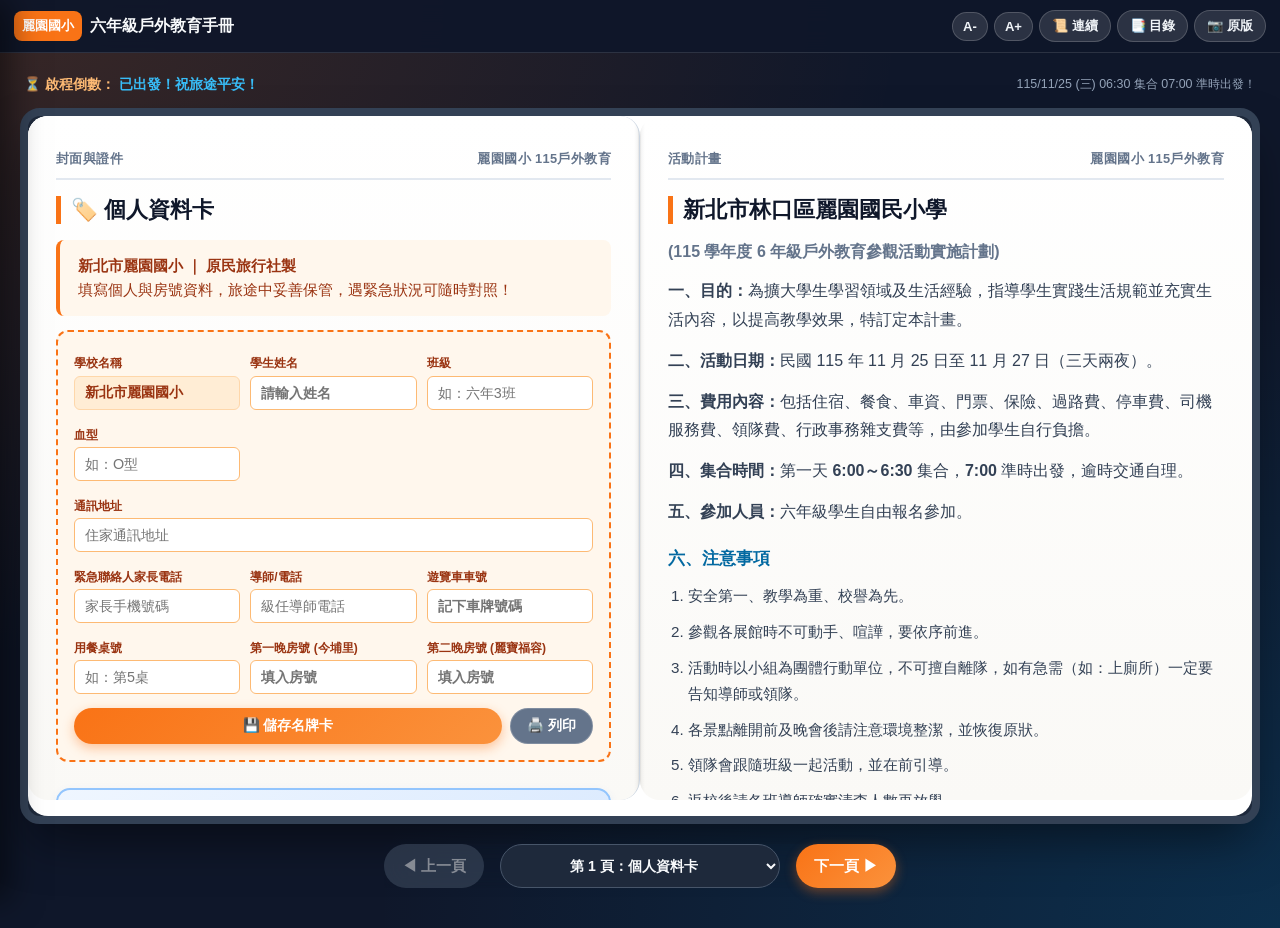
==== index.html @ c634fe90 "feat(reader): 實作多元手機翻頁閱覽方式（連續長條滾動、螢幕兩側輕點翻頁、頁尾接續卡片）" ====
<!DOCTYPE html>
<html lang="zh-TW">
<head>
  <meta charset="UTF-8">
  <meta name="viewport" content="width=device-width, initial-scale=1.0, maximum-scale=1.0, user-scalable=no">
  <title>新北市林口區麗園國小 115學年度六年級戶外教育參觀活動 電子手冊</title>
  <meta name="description" content="新北市林口區麗園國民小學 115學年度六年級戶外教育參觀活動電子手冊書，手機最佳化閱讀體驗，完整收錄三天兩夜行程、真實景點照片輔助、行李打包清單、線上學習單與緊急聯絡資訊。">
  <link rel="stylesheet" href="css/style.css">
  <link rel="icon" href="data:image/svg+xml,<svg xmlns=%22http://www.w3.org/2000/svg%22 viewBox=%220 0 100 100%22><text y=%22.9em%22 font-size=%2290%22>📖</text></svg>">
</head>
<body>

  <!-- Top Sticky Navigation Bar -->
  <header class="book-header">
    <div class="header-inner">
      <div class="book-title-group">
        <span class="school-tag">麗園國小</span>
        <div class="book-main-title">
          <span>六年級戶外教育手冊</span>
        </div>
      </div>

      <div class="header-controls">
        <!-- 字體放大縮小 -->
        <button class="header-btn font-size-btn" onclick="adjustFontSize(-0.1)" title="縮小字體">A-</button>
        <button class="header-btn font-size-btn" onclick="adjustFontSize(0.1)" title="放大字體">A+</button>

        <!-- 模式切換：連續滾動 / 單頁翻閱 -->
        <button class="header-btn" id="btnToggleLayout" title="切換閱覽模式：連續滾動 / 單頁翻閱">
          <span id="layoutModeText">📜 連續</span>
        </button>

        <button class="header-btn" id="btnOpenToc" title="開啟章節目錄">
          <span>📑 目錄</span>
        </button>
        <button class="header-btn" id="btnToggleScan" title="切換原版掃描 / 數位排版">
          <span id="scanModeText">📷 原版</span>
        </button>
      </div>
    </div>
  </header>

  <!-- Book Main Stage -->
  <main class="book-stage">
    
    <!-- 頂部倒數與提示小條 -->
    <div class="book-info-bar">
      <div>
        <span style="color:#fdba74; font-weight:700;">⏳ 啟程倒數：</span>
        <span id="headerCountdown" style="font-weight:800; color:#38bdf8;">計算中...</span>
      </div>
      <div style="font-size:0.78rem; color:#94a3b8;">
        115/11/25 (三) 06:30 集合 07:00 準時出發！
      </div>
    </div>

    <!-- Book Spine & Pages Container -->
    <div class="book-spine-wrapper" id="bookWrapper">
      <div class="book-spread" id="bookSpread">
        <!-- Left Page (Mobile shows active page here) -->
        <article class="book-page page-left" id="pageLeft"></article>
        <!-- Right Page (Desktop only) -->
        <article class="book-page page-right" id="pageRight"></article>
      </div>
    </div>

    <!-- Bottom Page Navigation Bar (Fixed on Mobile) -->
    <nav class="book-nav-bar">
      <button class="nav-arrow-btn" id="btnPrevPage">
        <span>◀ 上一頁</span>
      </button>

      <select class="page-jump-select" id="pageJumpSelect"></select>

      <button class="nav-arrow-btn" id="btnNextPage">
        <span>下一頁 ▶</span>
      </button>
    </nav>
  </main>

  <!-- Table of Contents Drawer (目錄側邊欄) -->
  <div class="toc-backdrop" id="tocBackdrop"></div>
  <aside class="toc-drawer" id="tocDrawer">
    <div class="toc-header">
      <h3><span>📖</span> 手冊章節目錄 (共24頁)</h3>
      <button class="header-btn" id="btnCloseToc" style="padding:4px 10px;">✕</button>
    </div>
    <div class="toc-list" id="tocList"></div>
  </aside>

  <!-- Scripts -->
  <script src="js/quiz-data.js"></script>
  <script src="js/pages-content.js"></script>
  <script src="js/book-reader.js"></script>
</body>
</html>
---- css/style.css ----
/* ==========================================================================
   新北市林口區麗園國民小學 115學年度六年級戶外教育參觀活動
   電子手冊書 (Mobile-First Responsive Digital Book Reader)
   ========================================================================== */

:root {
  /* Brand Theme Colors */
  --primary: #f97316;
  --primary-dark: #ea580c;
  --primary-light: #ffedd5;
  --primary-gradient: linear-gradient(135deg, #f97316 0%, #fb923c 100%);
  
  --brand-blue: #0284c7;
  --brand-blue-dark: #0369a1;
  --brand-blue-light: #e0f2fe;

  --accent-green: #10b981;
  --accent-green-light: #d1fae5;
  --accent-amber: #f59e0b;
  --accent-purple: #8b5cf6;

  /* Paper & Surfaces */
  --bg-dark: #0f172a;
  --paper-bg: #ffffff;
  --paper-cream: #faf9f6;
  --paper-border: #e2e8f0;
  --spine-shadow-left: linear-gradient(to left, rgba(0,0,0,0.12) 0%, rgba(0,0,0,0.03) 6%, rgba(0,0,0,0) 18%);
  --spine-shadow-right: linear-gradient(to right, rgba(0,0,0,0.12) 0%, rgba(0,0,0,0.03) 6%, rgba(0,0,0,0) 18%);

  --text-main: #0f172a;
  --text-secondary: #334155;
  --text-muted: #64748b;

  --radius-sm: 8px;
  --radius-md: 14px;
  --radius-lg: 20px;
  --radius-full: 9999px;

  /* Fluid Font Scale */
  --base-font-size: 16px;
  --font-sans: -apple-system, BlinkMacSystemFont, "Segoe UI", Roboto, "PingFang TC", "Microsoft JhengHei", sans-serif;
}

*, *::before, *::after {
  box-sizing: border-box;
  margin: 0;
  padding: 0;
  -webkit-tap-highlight-color: transparent;
}

html {
  font-size: var(--base-font-size);
  scroll-behavior: smooth;
}

body {
  font-family: var(--font-sans);
  background-color: #0f172a;
  background-image: 
    radial-gradient(at 0% 0%, rgba(249, 115, 22, 0.18) 0px, transparent 50%),
    radial-gradient(at 100% 100%, rgba(2, 132, 199, 0.22) 0px, transparent 50%);
  color: var(--text-main);
  line-height: 1.7;
  min-height: 100vh;
  display: flex;
  flex-direction: column;
  -webkit-font-smoothing: antialiased;
}

/* ==================== 頂部導覽列 (Sticky Header) ==================== */
.book-header {
  position: sticky;
  top: 0;
  z-index: 100;
  background: rgba(15, 23, 42, 0.95);
  backdrop-filter: blur(16px);
  -webkit-backdrop-filter: blur(16px);
  border-bottom: 1px solid rgba(255, 255, 255, 0.12);
  padding: 10px 14px;
  color: white;
}

.header-inner {
  max-width: 1400px;
  margin: 0 auto;
  display: flex;
  align-items: center;
  justify-content: space-between;
  gap: 10px;
}

.book-title-group {
  display: flex;
  align-items: center;
  gap: 8px;
  min-width: 0;
}

.school-tag {
  background: var(--primary);
  color: white;
  font-weight: 800;
  font-size: 0.8rem;
  padding: 4px 8px;
  border-radius: var(--radius-sm);
  white-space: nowrap;
  flex-shrink: 0;
}

.book-main-title {
  font-size: 0.98rem;
  font-weight: 700;
  color: #f8fafc;
  white-space: nowrap;
  overflow: hidden;
  text-overflow: ellipsis;
}

.header-controls {
  display: flex;
  align-items: center;
  gap: 6px;
  flex-shrink: 0;
}

.header-btn {
  background: rgba(255, 255, 255, 0.12);
  border: 1px solid rgba(255, 255, 255, 0.18);
  color: #f1f5f9;
  padding: 6px 12px;
  border-radius: var(--radius-full);
  font-size: 0.82rem;
  font-weight: 600;
  cursor: pointer;
  display: inline-flex;
  align-items: center;
  gap: 5px;
  transition: all 0.2s ease;
  white-space: nowrap;
}

.header-btn:hover {
  background: rgba(255, 255, 255, 0.24);
  color: white;
}

.header-btn.active {
  background: var(--primary);
  border-color: var(--primary);
  color: white;
}

.font-size-btn {
  padding: 6px 10px;
  font-weight: 800;
  font-size: 0.82rem;
}

/* ==================== 電子書主舞台 (Responsive Book Stage) ==================== */
.book-stage {
  flex: 1;
  display: flex;
  flex-direction: column;
  align-items: center;
  padding: 12px 10px 90px; /* 留出底部導航列空間 */
  width: 100%;
  max-width: 1360px;
  margin: 0 auto;
}

@media (min-width: 1024px) {
  .book-stage {
    padding: 20px 20px 40px;
  }
}

/* 頂部資訊小條 */
.book-info-bar {
  width: 100%;
  max-width: 1260px;
  display: flex;
  justify-content: space-between;
  align-items: center;
  margin-bottom: 12px;
  color: #cbd5e1;
  font-size: 0.85rem;
  flex-wrap: wrap;
  gap: 8px;
  padding: 0 4px;
}

/* 書本容器 */
.book-spine-wrapper {
  position: relative;
  width: 100%;
  max-width: 1260px;
  background: #ffffff;
  border-radius: var(--radius-lg);
  box-shadow: 0 10px 30px rgba(0,0,0,0.3);
  display: flex;
  flex-direction: column;
  overflow: visible;
}

@media (min-width: 1024px) {
  .book-spine-wrapper {
    background: #1e293b;
    border: 8px solid #334155;
    border-radius: 20px;
    box-shadow: 0 25px 50px -12px rgba(0, 0, 0, 0.5);
  }
}

/* 雙頁排版 (Desktop Spread) vs 單頁 (Mobile) */
.book-spread {
  display: grid;
  grid-template-columns: 1fr;
  width: 100%;
  background: #ffffff;
  border-radius: inherit;
}

@media (min-width: 1024px) {
  .book-spread {
    grid-template-columns: 1fr 1fr;
    min-height: 700px;
  }
}

/* 單頁面樣式：手機端無高度拘束，自然滑動！ */
.book-page {
  background-color: var(--paper-bg);
  background-image: linear-gradient(to bottom, #ffffff 0%, var(--paper-cream) 100%);
  padding: 22px 16px 30px;
  position: relative;
  display: flex;
  flex-direction: column;
  border-radius: inherit;
  /* 手機端核心修復：高度自動展開，不再陷在小滾動框中 */
  height: auto;
  max-height: none;
  overflow-y: visible;
}

@media (min-width: 768px) {
  .book-page {
    padding: 30px 24px 34px;
  }
}

/* 桌面端對開與中縫書脊微陰影 */
@media (min-width: 1024px) {
  .book-page {
    height: 76vh;
    max-height: 860px;
    min-height: 600px;
    overflow-y: auto;
    padding: 32px 28px;
  }

  .book-page.page-left {
    border-right: 1px solid #cbd5e1;
  }

  .book-page.page-left::after {
    content: "";
    position: absolute;
    top: 0;
    right: 0;
    bottom: 0;
    width: 28px;
    background: var(--spine-shadow-left);
    pointer-events: none;
  }

  .book-page.page-right::before {
    content: "";
    position: absolute;
    top: 0;
    left: 0;
    bottom: 0;
    width: 28px;
    background: var(--spine-shadow-right);
    pointer-events: none;
  }
}

/* 頁首與頁尾 */
.page-header-row {
  display: flex;
  align-items: center;
  justify-content: space-between;
  border-bottom: 2px solid #e2e8f0;
  padding-bottom: 8px;
  margin-bottom: 16px;
  font-size: 0.8rem;
  color: var(--text-muted);
  font-weight: 700;
  letter-spacing: 0.03em;
}

.page-footer-row {
  margin-top: 24px;
  padding-top: 14px;
  border-top: 1px solid #e2e8f0;
  display: flex;
  align-items: center;
  justify-content: space-between;
  font-size: 0.82rem;
  color: var(--text-muted);
}

.page-num-badge {
  font-weight: 800;
  color: var(--primary-dark);
  background: var(--primary-light);
  padding: 3px 12px;
  border-radius: var(--radius-full);
}

/* 頁面內容階層 */
.book-page-body {
  flex: 1;
}

.page-title {
  font-size: 1.35rem;
  font-weight: 800;
  color: #0f172a;
  margin-bottom: 14px;
  display: flex;
  align-items: center;
  gap: 10px;
  border-left: 5px solid var(--primary);
  padding-left: 10px;
  line-height: 1.3;
}

.page-section-subtitle {
  font-size: 1.05rem;
  font-weight: 800;
  color: var(--brand-blue-dark);
  margin: 18px 0 10px;
  display: flex;
  align-items: center;
  gap: 6px;
}

.book-text {
  font-size: 1rem;
  color: #334155;
  line-height: 1.8;
  margin-bottom: 16px;
}

.book-text p {
  margin-bottom: 12px;
}

/* 書本內照片卡片 (無裁切、寬度適應、圓角與陰影) */
.book-photo-card {
  margin: 16px 0;
  border-radius: var(--radius-md);
  overflow: hidden;
  box-shadow: 0 4px 14px rgba(0, 0, 0, 0.08);
  border: 1px solid #cbd5e1;
  background: white;
}

.book-photo-card img {
  width: 100%;
  height: auto;
  display: block;
}

.book-photo-caption {
  padding: 10px 14px;
  background: #f8fafc;
  font-size: 0.82rem;
  color: #475569;
  font-weight: 600;
  display: flex;
  flex-direction: column;
  gap: 4px;
  border-top: 1px solid #e2e8f0;
}

@media (min-width: 640px) {
  .book-photo-caption {
    flex-direction: row;
    align-items: center;
    justify-content: space-between;
  }
}

.photo-source-badge {
  font-size: 0.72rem;
  color: var(--brand-blue);
  background: var(--brand-blue-light);
  padding: 2px 8px;
  border-radius: var(--radius-sm);
  align-self: flex-start;
}

/* 雙圖排版 (手機自動轉單欄，電腦雙欄) */
.photo-grid-2 {
  display: grid;
  grid-template-columns: 1fr;
  gap: 12px;
  margin: 16px 0;
}

@media (min-width: 640px) {
  .photo-grid-2 {
    grid-template-columns: 1fr 1fr;
  }
}

.photo-grid-2 .book-photo-card {
  margin: 0;
}

/* 重點提示方框 */
.book-callout {
  padding: 14px 18px;
  border-radius: var(--radius-sm);
  margin: 16px 0;
  font-size: 0.92rem;
  line-height: 1.65;
}

.callout-orange {
  background: #fff7ed;
  border-left: 4px solid #f97316;
  color: #9a3412;
}

.callout-blue {
  background: #f0f9ff;
  border-left: 4px solid #0284c7;
  color: #0369a1;
}

.callout-green {
  background: #f0fdf4;
  border-left: 4px solid #10b981;
  color: #166534;
}

.callout-red {
  background: #fef2f2;
  border-left: 4px solid #ef4444;
  color: #991b1b;
}

/* 清單項目 */
.book-ol {
  padding-left: 20px;
  margin-bottom: 16px;
}

.book-ol li {
  font-size: 0.95rem;
  color: #334155;
  margin-bottom: 10px;
  line-height: 1.7;
}

/* 晚點名響應式排版 */
.table-evening-call {
  width: 100%;
  border-collapse: collapse;
  margin: 14px 0;
  font-size: 0.88rem;
}

.table-evening-call th,
.table-evening-call td {
  border: 1px solid #cbd5e1;
  padding: 8px 10px;
  text-align: center;
}

.table-evening-call th {
  background: #f1f5f9;
  font-weight: 700;
  color: var(--text-main);
}

/* ==================== 底部翻頁控制列 (Fixed Bottom on Mobile) ==================== */
.book-nav-bar {
  position: fixed;
  bottom: 0;
  left: 0;
  right: 0;
  z-index: 900;
  background: rgba(15, 23, 42, 0.96);
  backdrop-filter: blur(20px);
  -webkit-backdrop-filter: blur(20px);
  border-top: 1px solid rgba(255, 255, 255, 0.12);
  padding: 10px 14px;
  display: flex;
  align-items: center;
  justify-content: space-between;
  gap: 10px;
  box-shadow: 0 -4px 20px rgba(0, 0, 0, 0.25);
}

@media (min-width: 1024px) {
  .book-nav-bar {
    position: static;
    background: transparent;
    border: none;
    box-shadow: none;
    margin-top: 20px;
    padding: 0;
    max-width: 700px;
    justify-content: center;
    gap: 16px;
  }
}

.nav-arrow-btn {
  background: var(--primary-gradient);
  color: white;
  border: none;
  border-radius: var(--radius-full);
  padding: 12px 18px;
  font-size: 0.92rem;
  font-weight: 700;
  cursor: pointer;
  display: inline-flex;
  align-items: center;
  justify-content: center;
  gap: 6px;
  box-shadow: 0 4px 12px rgba(249, 115, 22, 0.4);
  transition: all 0.2s ease;
  flex: 1;
  max-width: 130px;
  height: 44px;
}

.nav-arrow-btn:active {
  transform: scale(0.96);
}

.nav-arrow-btn:disabled {
  background: #475569;
  box-shadow: none;
  cursor: not-allowed;
  opacity: 0.5;
}

.page-jump-select {
  background: #1e293b;
  color: #f8fafc;
  border: 1px solid #475569;
  padding: 10px 14px;
  border-radius: var(--radius-full);
  font-size: 0.88rem;
  font-weight: 600;
  outline: none;
  cursor: pointer;
  flex: 2;
  height: 44px;
  text-align: center;
  max-width: 280px;
}

/* ==================== 章節目錄抽屜 ==================== */
.toc-drawer {
  position: fixed;
  top: 0;
  bottom: 0;
  left: 0;
  width: 340px;
  max-width: 86vw;
  background: #1e293b;
  z-index: 1000;
  box-shadow: 10px 0 30px rgba(0,0,0,0.5);
  transform: translateX(-100%);
  transition: transform 0.3s cubic-bezier(0.16, 1, 0.3, 1);
  display: flex;
  flex-direction: column;
  color: white;
}

.toc-drawer.open {
  transform: translateX(0);
}

.toc-header {
  padding: 18px 20px;
  border-bottom: 1px solid #334155;
  display: flex;
  align-items: center;
  justify-content: space-between;
}

.toc-header h3 {
  font-size: 1.15rem;
  font-weight: 800;
  display: flex;
  align-items: center;
  gap: 8px;
}

.toc-list {
  flex: 1;
  overflow-y: auto;
  padding: 12px;
}

.toc-item {
  padding: 12px 14px;
  border-radius: var(--radius-sm);
  cursor: pointer;
  display: flex;
  align-items: center;
  justify-content: space-between;
  font-size: 0.9rem;
  font-weight: 600;
  color: #cbd5e1;
  transition: background 0.15s ease;
  margin-bottom: 6px;
  min-height: 44px;
}

.toc-item:active, .toc-item:hover {
  background: rgba(255, 255, 255, 0.1);
  color: white;
}

.toc-item.active {
  background: var(--primary);
  color: white;
}

.toc-backdrop {
  position: fixed;
  inset: 0;
  background: rgba(0, 0, 0, 0.65);
  backdrop-filter: blur(4px);
  -webkit-backdrop-filter: blur(4px);
  z-index: 999;
  display: none;
}

.toc-backdrop.open {
  display: block;
}

/* 原書掃描模式 */
.scan-view-frame {
  width: 100%;
  height: auto;
  max-height: 80vh;
  object-fit: contain;
  background: white;
  border-radius: 6px;
  display: block;
}

/* 友善列印 */
@media print {
  .book-header,
  .book-nav-bar,
  .book-info-bar,
  .toc-drawer,
  .toc-backdrop {
    display: none !important;
  }

  body {
    background: white !important;
    color: black !important;
    padding: 0 !important;
  }

  .book-spine-wrapper {
    box-shadow: none !important;
    border: none !important;
  }

  .book-page {
    box-shadow: none !important;
    border: none !important;
    height: auto !important;
    break-after: page;
  }
}

/* --------------------------------------------------------------------------
   連續長條滑動模式 (Continuous Scroll Mode)
   -------------------------------------------------------------------------- */
.continuous-container {
  width: 100%;
  display: flex;
  flex-direction: column;
  gap: 16px;
}

.continuous-page-block {
  background-color: var(--paper-bg);
  background-image: linear-gradient(to bottom, #ffffff 0%, var(--paper-cream) 100%);
  border-radius: var(--radius-md);
  border: 1px solid #e2e8f0;
  box-shadow: 0 4px 16px rgba(0, 0, 0, 0.06);
  padding: 20px 14px 28px;
  position: relative;
  scroll-margin-top: 70px;
}

@media (min-width: 768px) {
  .continuous-page-block {
    padding: 30px 24px 34px;
    border-radius: var(--radius-lg);
  }
}

.continuous-divider {
  display: flex;
  align-items: center;
  justify-content: center;
  gap: 10px;
  padding: 16px 0 8px;
  width: 100%;
}

.continuous-divider .divider-line {
  flex: 1;
  height: 1px;
  background: linear-gradient(to right, transparent, #cbd5e1, transparent);
}

.continuous-divider .divider-tag {
  background: #3b82f6;
  background: linear-gradient(135deg, #2563eb, #3b82f6);
  color: white;
  font-size: 0.78rem;
  font-weight: 700;
  padding: 4px 12px;
  border-radius: var(--radius-full);
  box-shadow: 0 2px 6px rgba(37, 99, 235, 0.25);
  letter-spacing: 0.5px;
}

/* --------------------------------------------------------------------------
   單頁模式：頁尾接續卡片 (Next Page CTA Banner)
   -------------------------------------------------------------------------- */
.next-page-cta {
  margin-top: 26px;
  margin-bottom: 8px;
  padding: 14px 16px;
  background: linear-gradient(135deg, #eff6ff 0%, #dbeafe 100%);
  border: 2px solid #93c5fd;
  border-radius: var(--radius-md);
  display: flex;
  align-items: center;
  justify-content: space-between;
  cursor: pointer;
  transition: all 0.2s ease;
  box-shadow: 0 3px 10px rgba(37, 99, 235, 0.08);
  -webkit-tap-highlight-color: transparent;
}

.next-page-cta:hover, .next-page-cta:active {
  transform: translateY(-2px);
  background: linear-gradient(135deg, #dbeafe 0%, #bfdbfe 100%);
  border-color: #2563eb;
  box-shadow: 0 6px 16px rgba(37, 99, 235, 0.18);
}

.next-cta-left {
  display: flex;
  flex-direction: column;
  gap: 3px;
  text-align: left;
}

.next-cta-sub {
  font-size: 0.72rem;
  color: #2563eb;
  font-weight: 700;
  letter-spacing: 0.5px;
}

.next-cta-title {
  font-size: 0.92rem;
  font-weight: 800;
  color: #1e3a8a;
  line-height: 1.3;
}

.next-cta-action {
  background: #2563eb;
  color: white;
  font-weight: 700;
  font-size: 0.82rem;
  padding: 8px 14px;
  border-radius: var(--radius-full);
  border: none;
  cursor: pointer;
  white-space: nowrap;
  pointer-events: none;
  box-shadow: 0 2px 6px rgba(37, 99, 235, 0.3);
  margin-left: 10px;
}

/* --------------------------------------------------------------------------
   窄螢幕 Header 與按鈕優化 (< 480px)
   -------------------------------------------------------------------------- */
@media (max-width: 480px) {
  .book-header {
    padding: 8px 10px;
  }
  .header-inner {
    gap: 4px;
  }
  .school-tag {
    display: none;
  }
  .book-main-title {
    font-size: 0.85rem;
    max-width: 105px;
  }
  .header-controls {
    gap: 4px;
  }
  .header-btn {
    padding: 5px 8px;
    font-size: 0.74rem;
    gap: 2px;
  }
  .font-size-btn {
    padding: 5px 6px;
  }
}
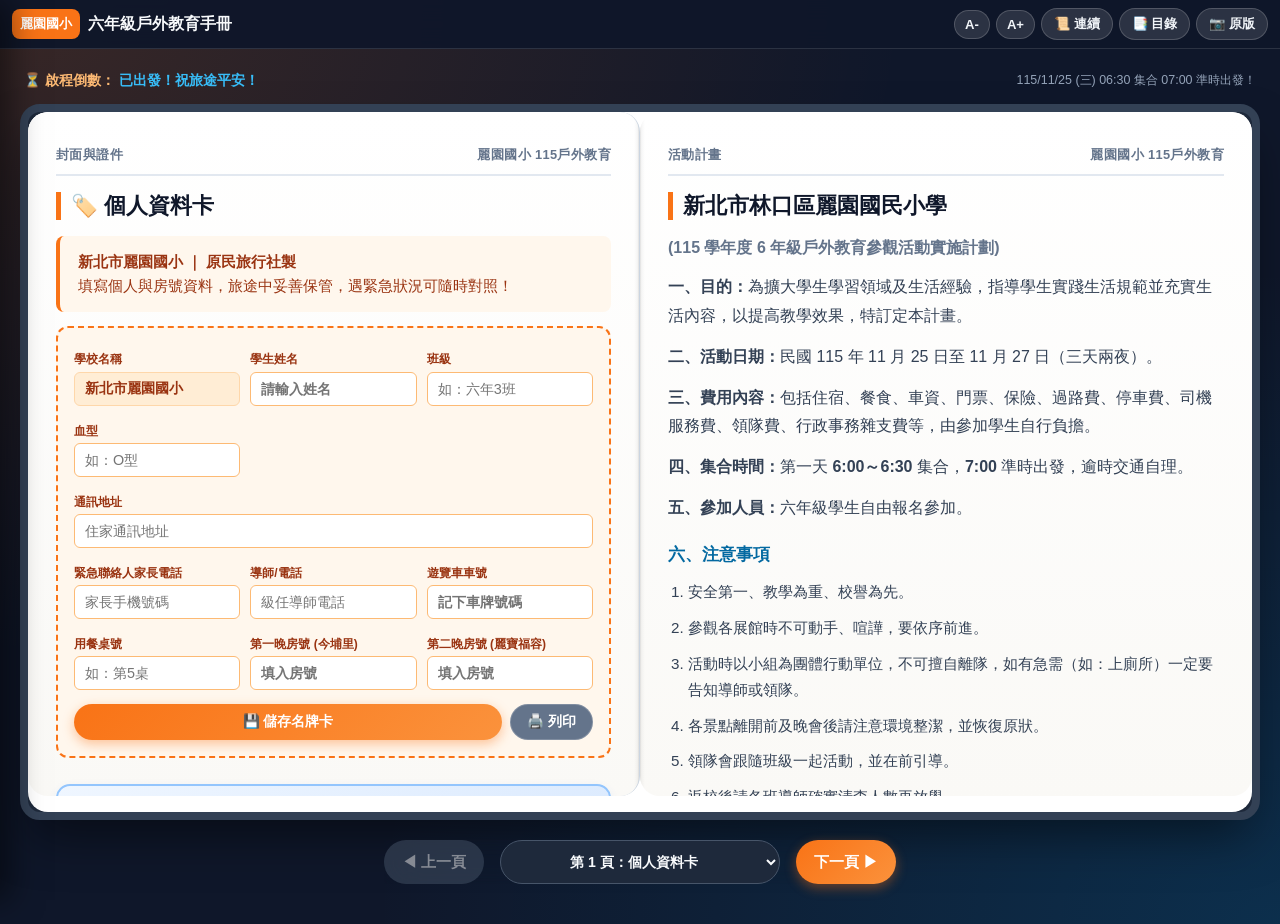
==== commit d8707656: "fix(responsive): 全站自適應手機解析度與防破版防溢出、優化頂部導覽與飯店按鈕自適應排版、防止iOS縮放跑版" ====
--- a/index.html
+++ b/index.html
@@ -3,9 +3,10 @@
 <head>
   <meta charset="UTF-8">
   <meta name="viewport" content="width=device-width, initial-scale=1.0, maximum-scale=1.0, user-scalable=no">
+  <meta name="google" content="notranslate">
   <title>新北市林口區麗園國小 115學年度六年級戶外教育參觀活動 電子手冊</title>
   <meta name="description" content="新北市林口區麗園國民小學 115學年度六年級戶外教育參觀活動電子手冊書，手機最佳化閱讀體驗，完整收錄三天兩夜行程、真實景點照片輔助、行李打包清單、線上學習單與緊急聯絡資訊。">
-  <link rel="stylesheet" href="css/style.css">
+  <link rel="stylesheet" href="css/style.css?v=20261026_0350">
   <link rel="icon" href="data:image/svg+xml,<svg xmlns=%22http://www.w3.org/2000/svg%22 viewBox=%220 0 100 100%22><text y=%22.9em%22 font-size=%2290%22>📖</text></svg>">
 </head>
 <body>
@@ -89,8 +90,8 @@
   </aside>
 
   <!-- Scripts -->
-  <script src="js/quiz-data.js"></script>
-  <script src="js/pages-content.js"></script>
-  <script src="js/book-reader.js"></script>
+  <script src="js/quiz-data.js?v=20261026_0350"></script>
+  <script src="js/pages-content.js?v=20261026_0350"></script>
+  <script src="js/book-reader.js?v=20261026_0350"></script>
 </body>
 </html>
--- a/css/style.css
+++ b/css/style.css
@@ -48,9 +48,19 @@
   -webkit-tap-highlight-color: transparent;
 }
 
+img, svg, video, canvas {
+  max-width: 100%;
+  height: auto;
+}
+
 html {
   font-size: var(--base-font-size);
   scroll-behavior: smooth;
+  width: 100%;
+  max-width: 100vw;
+  overflow-x: hidden;
+  -webkit-text-size-adjust: 100%;
+  text-size-adjust: 100%;
 }
 
 body {
@@ -62,6 +72,10 @@
   color: var(--text-main);
   line-height: 1.7;
   min-height: 100vh;
+  width: 100%;
+  max-width: 100vw;
+  overflow-x: hidden;
+  position: relative;
   display: flex;
   flex-direction: column;
   -webkit-font-smoothing: antialiased;
@@ -76,17 +90,24 @@
   backdrop-filter: blur(16px);
   -webkit-backdrop-filter: blur(16px);
   border-bottom: 1px solid rgba(255, 255, 255, 0.12);
-  padding: 10px 14px;
+  padding: 8px 12px;
   color: white;
+  width: 100%;
+  max-width: 100vw;
+  box-sizing: border-box;
+  overflow-x: hidden;
 }
 
 .header-inner {
   max-width: 1400px;
+  width: 100%;
   margin: 0 auto;
   display: flex;
   align-items: center;
   justify-content: space-between;
-  gap: 10px;
+  gap: 8px;
+  min-width: 0;
+  box-sizing: border-box;
 }
 
 .book-title-group {
@@ -162,10 +183,12 @@
   display: flex;
   flex-direction: column;
   align-items: center;
-  padding: 12px 10px 90px; /* 留出底部導航列空間 */
+  padding: 10px 8px 85px; /* 留出底部導航列空間 */
   width: 100%;
   max-width: 1360px;
   margin: 0 auto;
+  box-sizing: border-box;
+  overflow-x: hidden;
 }
 
 @media (min-width: 1024px) {
@@ -187,6 +210,7 @@
   flex-wrap: wrap;
   gap: 8px;
   padding: 0 4px;
+  box-sizing: border-box;
 }
 
 /* 書本容器 */
@@ -199,7 +223,8 @@
   box-shadow: 0 10px 30px rgba(0,0,0,0.3);
   display: flex;
   flex-direction: column;
-  overflow: visible;
+  overflow: hidden;
+  box-sizing: border-box;
 }
 
 @media (min-width: 1024px) {
@@ -216,8 +241,11 @@
   display: grid;
   grid-template-columns: 1fr;
   width: 100%;
+  max-width: 100%;
   background: #ffffff;
   border-radius: inherit;
+  box-sizing: border-box;
+  overflow: hidden;
 }
 
 @media (min-width: 1024px) {
@@ -231,7 +259,7 @@
 .book-page {
   background-color: var(--paper-bg);
   background-image: linear-gradient(to bottom, #ffffff 0%, var(--paper-cream) 100%);
-  padding: 22px 16px 30px;
+  padding: 16px 10px 24px;
   position: relative;
   display: flex;
   flex-direction: column;
@@ -240,6 +268,10 @@
   height: auto;
   max-height: none;
   overflow-y: visible;
+  width: 100%;
+  max-width: 100%;
+  box-sizing: border-box;
+  overflow-x: hidden;
 }
 
 @media (min-width: 768px) {
@@ -371,6 +403,9 @@
   width: 100%;
   height: auto;
   display: block;
+  min-height: 140px;
+  background-color: #f1f5f9;
+  object-fit: cover;
 }
 
 .book-photo-caption {
@@ -498,11 +533,13 @@
   backdrop-filter: blur(20px);
   -webkit-backdrop-filter: blur(20px);
   border-top: 1px solid rgba(255, 255, 255, 0.12);
-  padding: 10px 14px;
+  padding: 8px 10px;
   display: flex;
   align-items: center;
   justify-content: space-between;
-  gap: 10px;
+  gap: 8px;
+  max-width: 100vw;
+  box-sizing: border-box;
   box-shadow: 0 -4px 20px rgba(0, 0, 0, 0.25);
 }
 
@@ -808,32 +845,1630 @@
 }
 
 /* --------------------------------------------------------------------------
-   窄螢幕 Header 與按鈕優化 (< 480px)
+   窄螢幕 Header 與按鈕優化 (< 640px)
    -------------------------------------------------------------------------- */
-@media (max-width: 480px) {
+@media (max-width: 640px) {
   .book-header {
-    padding: 8px 10px;
+    padding: 6px 8px;
+    width: 100%;
+    max-width: 100vw;
   }
   .header-inner {
     gap: 4px;
+    width: 100%;
+    max-width: 100%;
+    min-width: 0;
   }
   .school-tag {
     display: none;
   }
   .book-main-title {
-    font-size: 0.85rem;
-    max-width: 105px;
+    font-size: 0.8rem;
+    max-width: 85px;
+    white-space: nowrap;
+    overflow: hidden;
+    text-overflow: ellipsis;
   }
   .header-controls {
+    gap: 3px;
+    overflow-x: auto;
+    -webkit-overflow-scrolling: touch;
+    scrollbar-width: none;
+    max-width: calc(100% - 90px);
+    flex-shrink: 1;
+    min-width: 0;
+  }
+  .header-controls::-webkit-scrollbar {
+    display: none;
+  }
+  .header-btn {
+    padding: 4px 6px;
+    font-size: 0.72rem;
+    gap: 2px;
+    white-space: nowrap;
+    flex-shrink: 0;
+  }
+  .font-size-btn {
+    display: none;
+  }
+}
+
+/* --------------------------------------------------------------------------
+   教師專用版：學生房間表與查房管理系統
+   -------------------------------------------------------------------------- */
+.room-modal-backdrop {
+  position: fixed;
+  inset: 0;
+  background: rgba(15, 23, 42, 0.65);
+  backdrop-filter: blur(4px);
+  -webkit-backdrop-filter: blur(4px);
+  z-index: 200;
+  opacity: 0;
+  pointer-events: none;
+  transition: opacity 0.3s ease;
+}
+
+.room-modal-backdrop.open {
+  opacity: 1;
+  pointer-events: auto;
+}
+
+.room-modal-container {
+  position: fixed;
+  inset: 10px;
+  background: #f8fafc;
+  border-radius: var(--radius-lg);
+  box-shadow: 0 25px 50px -12px rgba(0, 0, 0, 0.5);
+  z-index: 201;
+  display: flex;
+  flex-direction: column;
+  overflow: hidden;
+  opacity: 0;
+  transform: translateY(20px) scale(0.98);
+  pointer-events: none;
+  transition: all 0.3s cubic-bezier(0.16, 1, 0.3, 1);
+}
+
+@media (min-width: 768px) {
+  .room-modal-container {
+    inset: 20px auto auto 50%;
+    transform: translate(-50%, 20px) scale(0.98);
+    width: 94%;
+    max-width: 1000px;
+    height: calc(100vh - 40px);
+  }
+}
+
+.room-modal-container.open {
+  opacity: 1;
+  pointer-events: auto;
+  transform: translateY(0) scale(1);
+}
+
+@media (min-width: 768px) {
+  .room-modal-container.open {
+    transform: translate(-50%, 0) scale(1);
+  }
+}
+
+.room-modal-header {
+  display: flex;
+  align-items: center;
+  justify-content: space-between;
+  padding: 12px 16px;
+  background: white;
+  border-bottom: 1px solid #e2e8f0;
+}
+
+.hotel-tab-bar {
+  display: flex;
+  background: #e2e8f0;
+  padding: 4px;
+  gap: 4px;
+}
+
+.hotel-tab-btn {
+  flex: 1;
+  padding: 10px 12px;
+  border: none;
+  background: transparent;
+  font-size: 0.88rem;
+  font-weight: 700;
+  color: #475569;
+  border-radius: var(--radius-sm);
+  cursor: pointer;
+  transition: all 0.2s ease;
+  white-space: nowrap;
+}
+
+.hotel-tab-btn.active {
+  background: white;
+  color: #0f172a;
+  box-shadow: 0 2px 6px rgba(0, 0, 0, 0.08);
+}
+
+.room-toolbar {
+  padding: 10px 14px;
+  background: white;
+  border-bottom: 1px solid #e2e8f0;
+  display: flex;
+  flex-direction: column;
+  gap: 8px;
+}
+
+.room-search-box input {
+  width: 100%;
+  padding: 8px 12px;
+  border-radius: var(--radius-sm);
+  border: 1px solid #cbd5e1;
+  font-size: 0.88rem;
+  outline: none;
+}
+
+.room-search-box input:focus {
+  border-color: #3b82f6;
+  box-shadow: 0 0 0 3px rgba(59, 130, 246, 0.15);
+}
+
+.class-filter-chips {
+  display: flex;
+  gap: 6px;
+  overflow-x: auto;
+  padding-bottom: 2px;
+  -webkit-overflow-scrolling: touch;
+}
+
+.class-chip {
+  padding: 4px 10px;
+  border-radius: var(--radius-full);
+  background: #f1f5f9;
+  color: #475569;
+  border: 1px solid #e2e8f0;
+  font-size: 0.78rem;
+  font-weight: 700;
+  cursor: pointer;
+  white-space: nowrap;
+  transition: all 0.15s ease;
+}
+
+.class-chip.active {
+  background: #2563eb;
+  color: white;
+  border-color: #2563eb;
+}
+
+.room-stats-card {
+  padding: 8px 14px;
+  background: #fff;
+  border-bottom: 1px solid #e2e8f0;
+  display: flex;
+  flex-direction: column;
+  gap: 6px;
+}
+
+.stats-text {
+  display: flex;
+  justify-content: space-between;
+  align-items: center;
+  font-size: 0.82rem;
+  font-weight: 700;
+  color: #334155;
+}
+
+.reset-stats-btn {
+  background: #f1f5f9;
+  border: 1px solid #cbd5e1;
+  padding: 3px 8px;
+  border-radius: 4px;
+  font-size: 0.74rem;
+  color: #64748b;
+  cursor: pointer;
+}
+
+.progress-bar-bg {
+  width: 100%;
+  height: 6px;
+  background: #e2e8f0;
+  border-radius: 10px;
+  overflow: hidden;
+}
+
+.progress-bar-fill {
+  height: 100%;
+  background: linear-gradient(90deg, #10b981, #059669);
+  transition: width 0.3s ease;
+}
+
+.rooms-grid-scroll {
+  flex: 1;
+  overflow-y: auto;
+  padding: 12px 14px 40px;
+  display: grid;
+  grid-template-columns: 1fr;
+  gap: 10px;
+}
+
+@media (min-width: 640px) {
+  .rooms-grid-scroll {
+    grid-template-columns: repeat(auto-fill, minmax(280px, 1fr));
+  }
+}
+
+.room-card {
+  background: white;
+  border: 1px solid #e2e8f0;
+  border-radius: var(--radius-md);
+  padding: 12px 14px;
+  display: flex;
+  flex-direction: column;
+  gap: 8px;
+  box-shadow: 0 2px 5px rgba(0,0,0,0.03);
+  transition: all 0.2s ease;
+}
+
+.room-card.checked {
+  border-color: #86efac;
+  background: #f0fdf4;
+}
+
+.room-card.absent {
+  border-color: #fca5a5;
+  background: #fef2f2;
+}
+
+.room-card-header {
+  display: flex;
+  justify-content: space-between;
+  align-items: center;
+}
+
+.room-num-badge {
+  font-size: 1.15rem;
+  font-weight: 800;
+  color: #0f172a;
+}
+
+.room-class-tag {
+  font-size: 0.78rem;
+  background: #e0f2fe;
+  color: #0369a1;
+  padding: 2px 8px;
+  border-radius: 4px;
+  font-weight: 700;
+}
+
+.room-students-list {
+  display: flex;
+  flex-wrap: wrap;
+  gap: 6px;
+}
+
+.student-pill {
+  background: #f8fafc;
+  border: 1px solid #cbd5e1;
+  padding: 3px 8px;
+  border-radius: 6px;
+  font-size: 0.84rem;
+  font-weight: 600;
+  color: #1e293b;
+  display: inline-flex;
+  align-items: center;
+  gap: 4px;
+}
+
+.room-action-row {
+  display: flex;
+  justify-content: space-between;
+  align-items: center;
+  gap: 6px;
+  margin-top: 4px;
+  padding-top: 6px;
+  border-top: 1px dashed #e2e8f0;
+}
+
+.room-status-btn {
+  flex: 1;
+  padding: 6px 8px;
+  border-radius: 6px;
+  font-size: 0.8rem;
+  font-weight: 700;
+  border: 1px solid #cbd5e1;
+  background: white;
+  color: #475569;
+  cursor: pointer;
+  display: flex;
+  align-items: center;
+  justify-content: center;
+  gap: 4px;
+  transition: all 0.2s ease;
+}
+
+.room-status-btn.checked {
+  background: #10b981;
+  color: white;
+  border-color: #059669;
+}
+
+.room-status-btn.absent {
+  background: #ef4444;
+  color: white;
+  border-color: #dc2626;
+}
+
+.room-note-field {
+  width: 100%;
+  padding: 5px 8px;
+  border-radius: 4px;
+  border: 1px solid #e2e8f0;
+  font-size: 0.78rem;
+  color: #334155;
+  outline: none;
+  background: #f8fafc;
+}
+
+.room-note-field:focus {
+  background: white;
+  border-color: #3b82f6;
+}
+
+/* --------------------------------------------------------------------------
+   房桌號表專用樣式 (Room & Dining Table Allocation Sheet)
+   -------------------------------------------------------------------------- */
+.sheet-container {
+  background: white;
+  padding: 16px;
+  border-radius: var(--radius-md);
+  box-shadow: 0 2px 8px rgba(0,0,0,0.06);
+  margin-top: 10px;
+}
+
+.sheet-title-header {
+  text-align: center;
+  margin-bottom: 12px;
+}
+
+.sheet-main-title {
+  font-size: 1.35rem;
+  font-weight: 800;
+  color: #0f172a;
+  letter-spacing: 1px;
+}
+
+.sheet-meta-bar {
+  display: flex;
+  justify-content: space-between;
+  align-items: center;
+  flex-wrap: wrap;
+  gap: 10px;
+  padding: 10px 14px;
+  background: #f8fafc;
+  border: 1px solid #e2e8f0;
+  border-radius: 8px;
+  margin-bottom: 14px;
+  font-size: 0.92rem;
+  font-weight: 700;
+  color: #334155;
+}
+
+.sheet-meta-input {
+  border: none;
+  border-bottom: 1px dashed #94a3b8;
+  background: transparent;
+  padding: 2px 6px;
+  font-size: 0.92rem;
+  font-weight: 700;
+  color: #0f172a;
+  outline: none;
+}
+
+.sheet-tables-wrap {
+  display: grid;
+  grid-template-columns: 1fr;
+  gap: 16px;
+  width: 100%;
+  max-width: 100%;
+  box-sizing: border-box;
+}
+
+@media (min-width: 900px) {
+  .sheet-tables-wrap {
+    grid-template-columns: 1fr 1fr;
+  }
+}
+
+.table-box {
+  border: 2px solid #0f172a;
+  border-radius: 4px;
+  overflow-x: auto;
+  -webkit-overflow-scrolling: touch;
+  background: white;
+  width: 100%;
+  max-width: 100%;
+  box-sizing: border-box;
+}
+
+.table-box-header {
+  padding: 8px 10px;
+  font-weight: 800;
+  font-size: 0.95rem;
+  text-align: center;
+  border-bottom: 2px solid #0f172a;
+  white-space: nowrap;
+}
+
+.table-box-header.boys {
+  background: #eff6ff;
+  color: #1e40af;
+}
+
+.table-box-header.girls {
+  background: #fdf2f8;
+  color: #9d174d;
+}
+
+.room-sheet-table {
+  width: 100%;
+  min-width: 290px;
+  border-collapse: collapse;
+  text-align: center;
+  font-size: 0.82rem;
+}
+
+.room-sheet-table th {
+  background: #f1f5f9;
+  border: 1px solid #334155;
+  padding: 6px 2px;
+  font-weight: 800;
+  color: #0f172a;
+  line-height: 1.25;
+}
+
+.room-sheet-table td {
+  border: 1px solid #475569;
+  padding: 2px 2px;
+  height: 28px;
+}
+
+.room-sheet-table tr:nth-child(even) td {
+  background: #f8fafc;
+}
+
+.room-sheet-table input {
+  width: 100%;
+  height: 100%;
+  border: none;
+  background: transparent;
+  text-align: center;
+  font-size: 0.84rem;
+  font-weight: 600;
+  color: #1e293b;
+  outline: none;
+  padding: 0 2px;
+}
+
+.room-sheet-table input:focus {
+  background: #fef08a;
+}
+
+.room-sheet-table .col-no {
+  width: 36px;
+  background: #f1f5f9;
+  font-weight: 700;
+}
+
+.room-sheet-table .col-name {
+  width: 78px;
+}
+
+.room-sheet-table .col-room {
+  width: 65px;
+}
+
+.room-sheet-table .col-table {
+  width: 45px;
+}
+
+/* --------------------------------------------------------------------------
+   米色色塊與房桌號表強化樣式 (Beige Color Blocks & Grouping Views)
+   -------------------------------------------------------------------------- */
+.sheet-color-toolbar {
+  display: flex;
+  align-items: center;
+  justify-content: space-between;
+  flex-wrap: wrap;
+  gap: 10px;
+  background: #fdfcf7;
+  border: 1px solid #e7e5e4;
+  padding: 10px 14px;
+  border-radius: 8px;
+  margin-bottom: 12px;
+}
+
+.color-mode-group, .sheet-view-group {
+  display: flex;
+  align-items: center;
+  gap: 5px;
+  flex-wrap: wrap;
+}
+
+.color-mode-btn, .sheet-view-btn {
+  background: white;
+  border: 1px solid #cbd5e1;
+  padding: 5px 10px;
+  border-radius: 6px;
+  font-size: 0.78rem;
+  font-weight: 700;
+  color: #475569;
+  cursor: pointer;
+  transition: all 0.2s ease;
+}
+
+.color-mode-btn:hover, .sheet-view-btn:hover {
+  border-color: #94a3b8;
+  background: #f8fafc;
+}
+
+.color-mode-btn.active, .sheet-view-btn.active {
+  background: #d97706;
+  border-color: #b45309;
+  color: white;
+  box-shadow: 0 2px 4px rgba(217,119,6,0.25);
+}
+
+.sheet-color-legend {
+  background: #fffdf9;
+  border: 1px solid #f2ede4;
+  border-radius: 8px;
+  padding: 10px 14px;
+  margin-bottom: 14px;
+  display: flex;
+  flex-direction: column;
+  gap: 8px;
+}
+
+.legend-section {
+  display: flex;
+  align-items: flex-start;
+  gap: 8px;
+  flex-wrap: wrap;
+}
+
+.legend-title {
+  font-size: 0.78rem;
+  font-weight: 800;
+  color: #57534e;
+  min-width: 120px;
+  margin-top: 3px;
+}
+
+.legend-chips {
+  display: flex;
+  flex-wrap: wrap;
+  gap: 6px;
+  flex: 1;
+}
+
+.color-legend-pill {
+  display: inline-flex;
+  align-items: center;
+  gap: 4px;
+  padding: 3px 8px;
+  border-radius: 6px;
+  font-size: 0.76rem;
+  font-weight: 700;
+  cursor: pointer;
+  transition: all 0.2s ease;
+  user-select: none;
+  box-shadow: 0 1px 2px rgba(0,0,0,0.03);
+}
+
+.color-legend-pill:hover {
+  transform: translateY(-1px);
+  box-shadow: 0 2px 5px rgba(0,0,0,0.08);
+}
+
+.color-legend-pill.active {
+  outline: 2px solid #0f172a;
+  outline-offset: 1px;
+  font-weight: 900;
+  transform: scale(1.05);
+}
+
+/* 分組卡片網格 (用餐桌號 / 住宿房間) */
+.group-cards-grid {
+  display: grid;
+  grid-template-columns: repeat(auto-fill, minmax(min(100%, 280px), 1fr));
+  gap: 12px;
+  margin-top: 10px;
+  width: 100%;
+  max-width: 100%;
+  box-sizing: border-box;
+}
+
+@media (max-width: 600px) {
+  .group-cards-grid {
+    grid-template-columns: 1fr;
+    gap: 10px;
+  }
+}
+
+.group-card {
+  border-radius: 10px;
+  border: 2px solid #e2e8f0;
+  overflow: hidden;
+  box-shadow: 0 2px 6px rgba(0,0,0,0.04);
+  transition: transform 0.2s ease;
+  background: white;
+  width: 100%;
+  max-width: 100%;
+  box-sizing: border-box;
+}
+
+.group-card:hover {
+  transform: translateY(-2px);
+  box-shadow: 0 4px 12px rgba(0,0,0,0.08);
+}
+
+.group-card-header {
+  padding: 8px 10px;
+  font-weight: 800;
+  font-size: 0.9rem;
+  display: flex;
+  justify-content: space-between;
+  align-items: center;
+  flex-wrap: wrap;
+  gap: 6px;
+  border-bottom: 1px solid rgba(0,0,0,0.08);
+  width: 100%;
+  box-sizing: border-box;
+}
+
+.group-card-body {
+  padding: 10px 10px;
+  display: flex;
+  flex-direction: column;
+  gap: 8px;
+  width: 100%;
+  box-sizing: border-box;
+}
+
+.group-student-tags {
+  display: flex;
+  flex-wrap: wrap;
+  gap: 5px;
+  width: 100%;
+  box-sizing: border-box;
+}
+
+.group-student-tag {
+  display: inline-flex;
+  align-items: center;
+  gap: 4px;
+  background: white;
+  border: 1px solid rgba(0,0,0,0.12);
+  padding: 3px 6px;
+  border-radius: 6px;
+  font-size: 0.8rem;
+  font-weight: 700;
+  color: #1e293b;
+  box-shadow: 0 1px 2px rgba(0,0,0,0.03);
+  max-width: 100%;
+  box-sizing: border-box;
+}
+
+.gender-dot,
+.group-student-tag .gender-dot {
+  width: 7px;
+  height: 7px;
+  border-radius: 50%;
+  display: inline-block;
+  flex-shrink: 0;
+}
+.gender-dot.boy,
+.group-student-tag .gender-dot.boy { background: #3b82f6; }
+.gender-dot.girl,
+.group-student-tag .gender-dot.girl { background: #ec4899; }
+
+/* 表格單元格與高亮效果 */
+.room-sheet-table tr.highlight-matched {
+  box-shadow: inset 0 0 0 2px #d97706;
+}
+.room-sheet-table tr.highlight-dimmed {
+  opacity: 0.35;
+}
+
+.room-sheet-table td.col-room,
+.room-sheet-table td.col-table {
+  transition: background-color 0.2s ease, border-color 0.2s ease;
+}
+
+/* --------------------------------------------------------------------------
+   分房表頁面極簡閱讀與漢堡/下拉式選單樣式 (Compact & Drawer Navigation)
+   -------------------------------------------------------------------------- */
+.sheet-compact-header {
+  margin-bottom: 8px;
+}
+
+.sheet-header-title-row {
+  display: flex;
+  align-items: center;
+  justify-content: space-between;
+  flex-wrap: wrap;
+  gap: 6px;
+  margin-bottom: 3px;
+}
+
+.sheet-main-heading {
+  font-size: 1.12rem;
+  font-weight: 800;
+  color: #0f172a;
+  letter-spacing: -0.2px;
+}
+
+.privacy-compact-badge {
+  font-size: 0.72rem;
+  font-weight: 700;
+  color: #1e40af;
+  background: #eff6ff;
+  border: 1px solid #bfdbfe;
+  padding: 2px 8px;
+  border-radius: 12px;
+  display: inline-flex;
+  align-items: center;
+  gap: 3px;
+}
+
+.sheet-hotel-subtitle {
+  font-size: 0.78rem;
+  color: #64748b;
+  font-weight: 600;
+}
+
+/* 統一極簡控制列 */
+.sheet-unified-toolbar {
+  display: flex;
+  align-items: center;
+  flex-wrap: wrap;
+  gap: 8px;
+  background: #f8fafc;
+  border: 1px solid #cbd5e1;
+  border-radius: 8px;
+  padding: 8px 10px;
+  margin-bottom: 12px;
+  width: 100%;
+  max-width: 100%;
+  box-sizing: border-box;
+}
+
+.toolbar-select-wrap {
+  display: flex;
+  align-items: center;
+  gap: 4px;
+  min-width: 0;
+}
+
+.toolbar-select-label {
+  font-size: 0.78rem;
+  font-weight: 800;
+  color: #334155;
+  white-space: nowrap;
+  flex-shrink: 0;
+}
+
+.toolbar-select {
+  background: white;
+  border: 1px solid #94a3b8;
+  border-radius: 6px;
+  padding: 5px 8px;
+  font-size: 0.8rem;
+  font-weight: 700;
+  color: #1e293b;
+  outline: none;
+  cursor: pointer;
+  max-width: 100%;
+  min-width: 0;
+  box-shadow: 0 1px 2px rgba(0,0,0,0.04);
+}
+
+.toolbar-select:focus {
+  border-color: #2563eb;
+  box-shadow: 0 0 0 2px rgba(37,99,235,0.15);
+}
+
+.toolbar-btn-wrap {
+  margin-left: auto;
+}
+
+.sheet-drawer-toggle-btn {
+  display: inline-flex;
+  align-items: center;
+  gap: 5px;
+  background: #0f172a;
+  color: white;
+  border: none;
+  border-radius: 6px;
+  padding: 6px 12px;
+  font-size: 0.8rem;
+  font-weight: 800;
+  cursor: pointer;
+  box-shadow: 0 2px 5px rgba(15,23,42,0.15);
+  transition: all 0.2s ease;
+  position: relative;
+}
+
+.sheet-drawer-toggle-btn:hover {
+  background: #1e293b;
+  transform: translateY(-1px);
+}
+
+.drawer-highlight-dot {
+  width: 7px;
+  height: 7px;
+  background: #f59e0b;
+  border-radius: 50%;
+  position: absolute;
+  top: -2px;
+  right: -2px;
+  box-shadow: 0 0 0 2px white;
+}
+
+/* 高亮提示列 */
+.sheet-active-highlight-bar {
+  background: #fffbeb;
+  border: 1px solid #fde68a;
+  border-radius: 6px;
+  padding: 6px 10px;
+  margin-bottom: 10px;
+  display: flex;
+  align-items: center;
+  justify-content: space-between;
+  font-size: 0.78rem;
+  color: #92400e;
+}
+
+.clear-highlight-btn {
+  background: #fef3c7;
+  border: 1px solid #fcd34d;
+  color: #b45309;
+  font-size: 0.72rem;
+  font-weight: 800;
+  padding: 2px 6px;
+  border-radius: 4px;
+  cursor: pointer;
+}
+
+.empty-rows-toggle-btn {
+  background: #f1f5f9;
+  border: 1px solid #cbd5e1;
+  color: #0369a1;
+  font-size: 0.75rem;
+  font-weight: 700;
+  padding: 3px 8px;
+  border-radius: 6px;
+  cursor: pointer;
+}
+
+.empty-rows-toggle-btn:hover {
+  background: #e0f2fe;
+}
+
+.toggle-empty-rows-tr td {
+  border: 1px dashed #93c5fd !important;
+  transition: background 0.2s;
+}
+
+.toggle-empty-rows-tr td:hover {
+  background: #e0f2fe !important;
+}
+
+/* 漢堡選單側邊抽屜 */
+.sheet-drawer-backdrop {
+  position: fixed;
+  top: 0;
+  left: 0;
+  width: 100vw;
+  height: 100vh;
+  background: rgba(15, 23, 42, 0.6);
+  z-index: 1000;
+  opacity: 0;
+  pointer-events: none;
+  transition: opacity 0.3s ease;
+  backdrop-filter: blur(2px);
+}
+
+.sheet-drawer-backdrop.active {
+  opacity: 1;
+  pointer-events: auto;
+}
+
+.sheet-drawer {
+  position: fixed;
+  top: 0;
+  right: -360px;
+  width: 330px;
+  max-width: 88vw;
+  height: 100vh;
+  background: #ffffff;
+  z-index: 1001;
+  display: flex;
+  flex-direction: column;
+  box-shadow: -4px 0 25px rgba(0, 0, 0, 0.18);
+  transition: right 0.3s cubic-bezier(0.16, 1, 0.3, 1);
+}
+
+.sheet-drawer.active {
+  right: 0;
+}
+
+.sheet-drawer-header {
+  padding: 12px 14px;
+  background: #f8fafc;
+  border-bottom: 1px solid #e2e8f0;
+  display: flex;
+  align-items: center;
+  justify-content: space-between;
+}
+
+.sheet-drawer-close-btn {
+  background: #e2e8f0;
+  border: none;
+  width: 28px;
+  height: 28px;
+  border-radius: 50%;
+  font-size: 0.9rem;
+  font-weight: 800;
+  color: #475569;
+  cursor: pointer;
+  display: flex;
+  align-items: center;
+  justify-content: center;
+}
+
+.sheet-drawer-body {
+  flex: 1;
+  overflow-y: auto;
+  padding: 14px 14px 40px;
+  display: flex;
+  flex-direction: column;
+  gap: 14px;
+}
+
+.drawer-section {
+  display: flex;
+  flex-direction: column;
+  gap: 6px;
+}
+
+.drawer-section-title {
+  font-size: 0.8rem;
+  font-weight: 800;
+  color: #334155;
+}
+
+.drawer-class-grid {
+  display: grid;
+  grid-template-columns: repeat(3, 1fr);
+  gap: 5px;
+}
+
+.drawer-chip-btn {
+  background: #f8fafc;
+  border: 1px solid #cbd5e1;
+  padding: 6px 4px;
+  border-radius: 6px;
+  font-size: 0.78rem;
+  font-weight: 700;
+  color: #334155;
+  cursor: pointer;
+  text-align: center;
+  transition: all 0.15s;
+}
+
+.drawer-chip-btn.active {
+  background: #2563eb;
+  border-color: #1d4ed8;
+  color: white;
+  box-shadow: 0 1px 3px rgba(37,99,235,0.25);
+}
+
+.drawer-btn-list {
+  display: flex;
+  flex-direction: column;
+  gap: 5px;
+}
+
+.drawer-list-btn {
+  background: #f8fafc;
+  border: 1px solid #e2e8f0;
+  border-radius: 6px;
+  padding: 7px 10px;
+  font-size: 0.78rem;
+  font-weight: 700;
+  color: #334155;
+  cursor: pointer;
+  text-align: left;
+  transition: all 0.15s;
+}
+
+.drawer-list-btn:hover {
+  background: #f1f5f9;
+  border-color: #cbd5e1;
+}
+
+.drawer-list-btn.active {
+  background: #fff7ed;
+  border-color: #f97316;
+  color: #c2410c;
+  font-weight: 800;
+}
+
+.drawer-action-btn {
+  width: 100%;
+  padding: 8px 12px;
+  border-radius: 6px;
+  font-weight: 800;
+  font-size: 0.82rem;
+  border: none;
+  cursor: pointer;
+  box-shadow: 0 2px 4px rgba(0,0,0,0.08);
+}
+
+/* 列印顏色保全 */
+@media print {
+  * {
+    -webkit-print-color-adjust: exact !important;
+    print-color-adjust: exact !important;
+  }
+  .sheet-unified-toolbar,
+  .sheet-drawer,
+  .sheet-drawer-backdrop,
+  .sheet-active-highlight-bar,
+  .toggle-empty-rows-tr,
+  .empty-rows-toggle-btn,
+  .patrol-modal,
+  .patrol-modal-backdrop,
+  .patrol-toast-notice,
+  .patrol-quick-clear-btn,
+  .patrol-quick-jump-btn {
+    display: none !important;
+  }
+}
+
+/* ==========================================================================
+   房間男女標記、查房整合進度列、清除點名彈窗樣式
+   ========================================================================== */
+.room-gender-badge {
+  display: inline-flex;
+  align-items: center;
+  gap: 3px;
+  font-size: 0.72rem;
+  font-weight: 800;
+  padding: 2px 7px;
+  border-radius: 9999px;
+  line-height: 1.2;
+}
+
+.room-gender-badge.boy {
+  background: #eff6ff;
+  color: #1d4ed8;
+  border: 1px solid #bfdbfe;
+}
+
+.room-gender-badge.girl {
+  background: #fdf2f8;
+  color: #be185d;
+  border: 1px solid #fbcfe8;
+}
+
+/* 上方房間分組卡片檢視之頂部查房進度整合列 */
+.room-patrol-summary-bar {
+  background: #fffbeb;
+  border: 1px solid #fde68a;
+  border-radius: 8px;
+  padding: 8px 12px;
+  margin-bottom: 12px;
+  display: flex;
+  align-items: center;
+  justify-content: space-between;
+  flex-wrap: wrap;
+  gap: 8px;
+}
+
+.room-patrol-summary-bar .summary-left {
+  display: flex;
+  align-items: center;
+  gap: 8px;
+  flex-wrap: wrap;
+}
+
+.room-patrol-summary-bar .summary-title {
+  font-size: 0.84rem;
+  font-weight: 800;
+  color: #92400e;
+}
+
+.room-patrol-summary-bar .summary-stat {
+  font-size: 0.8rem;
+  color: #78350f;
+  font-weight: 700;
+}
+
+.room-patrol-summary-bar .summary-progress-bg {
+  width: 80px;
+  height: 8px;
+  background: #e2e8f0;
+  border-radius: 9999px;
+  overflow: hidden;
+}
+
+.room-patrol-summary-bar .summary-progress-fill {
+  height: 100%;
+  background: #10b981;
+  transition: width 0.3s ease;
+}
+
+.room-patrol-summary-bar .summary-actions {
+  display: flex;
+  align-items: center;
+  gap: 6px;
+}
+
+.patrol-quick-clear-btn {
+  background: #fee2e2;
+  border: 1px solid #fca5a5;
+  color: #991b1b;
+  font-size: 0.75rem;
+  font-weight: 800;
+  padding: 4px 10px;
+  border-radius: 6px;
+  cursor: pointer;
+  transition: all 0.15s ease;
+  display: inline-flex;
+  align-items: center;
+  gap: 4px;
+}
+
+.patrol-quick-clear-btn:hover {
+  background: #fecaca;
+  border-color: #f87171;
+}
+
+.patrol-quick-jump-btn {
+  background: #fef3c7;
+  border: 1px solid #fcd34d;
+  color: #92400e;
+  font-size: 0.75rem;
+  font-weight: 800;
+  padding: 4px 10px;
+  border-radius: 6px;
+  cursor: pointer;
+  transition: all 0.15s ease;
+  display: inline-flex;
+  align-items: center;
+  gap: 4px;
+}
+
+.patrol-quick-jump-btn:hover {
+  background: #fde68a;
+}
+
+/* 清除確認彈窗 (Modal Action Sheet) */
+.patrol-modal-backdrop {
+  position: fixed;
+  inset: 0;
+  background: rgba(15, 23, 42, 0.55);
+  backdrop-filter: blur(2px);
+  z-index: 1050;
+  display: none;
+  opacity: 0;
+  transition: opacity 0.2s ease;
+}
+
+.patrol-modal-backdrop.active {
+  display: block;
+  opacity: 1;
+}
+
+.patrol-modal {
+  position: fixed;
+  top: 50%;
+  left: 50%;
+  transform: translate(-50%, -50%) scale(0.95);
+  background: white;
+  border-radius: 14px;
+  box-shadow: 0 20px 25px -5px rgba(0, 0, 0, 0.2), 0 10px 10px -5px rgba(0, 0, 0, 0.1);
+  z-index: 1060;
+  width: 90%;
+  max-width: 440px;
+  display: none;
+  flex-direction: column;
+  overflow: hidden;
+  transition: all 0.2s ease;
+}
+
+.patrol-modal.active {
+  display: flex;
+  transform: translate(-50%, -50%) scale(1);
+}
+
+.patrol-modal-header {
+  padding: 14px 16px;
+  background: #f8fafc;
+  border-bottom: 1px solid #e2e8f0;
+  display: flex;
+  align-items: center;
+  justify-content: space-between;
+}
+
+.patrol-modal-close {
+  background: #e2e8f0;
+  border: none;
+  width: 28px;
+  height: 28px;
+  border-radius: 50%;
+  font-size: 0.9rem;
+  font-weight: 800;
+  color: #475569;
+  cursor: pointer;
+  display: flex;
+  align-items: center;
+  justify-content: center;
+}
+
+.patrol-modal-body {
+  padding: 16px;
+}
+
+.clear-modal-actions {
+  display: flex;
+  flex-direction: column;
+  gap: 10px;
+}
+
+.clear-opt-btn {
+  display: flex;
+  align-items: flex-start;
+  gap: 10px;
+  padding: 12px 14px;
+  border-radius: 8px;
+  cursor: pointer;
+  text-align: left;
+  transition: all 0.15s ease;
+  width: 100%;
+}
+
+.clear-opt-btn .opt-icon {
+  font-size: 1.3rem;
+  line-height: 1;
+}
+
+.clear-opt-btn .opt-text {
+  display: flex;
+  flex-direction: column;
+  gap: 3px;
+}
+
+.clear-opt-btn .opt-title {
+  font-size: 0.88rem;
+  font-weight: 800;
+}
+
+.clear-opt-btn .opt-desc {
+  font-size: 0.74rem;
+  line-height: 1.4;
+}
+
+.btn-class-clear {
+  background: #f0fdf4;
+  border: 1.5px solid #86efac;
+  color: #166534;
+}
+
+.btn-class-clear:hover {
+  background: #dcfce7;
+  border-color: #4ade80;
+}
+
+.btn-class-clear .opt-desc {
+  color: #15803d;
+}
+
+.btn-all-clear {
+  background: #fef2f2;
+  border: 1.5px solid #fca5a5;
+  color: #991b1b;
+}
+
+.btn-all-clear:hover {
+  background: #fee2e2;
+  border-color: #f87171;
+}
+
+.btn-all-clear .opt-desc {
+  color: #b91c1c;
+}
+
+.patrol-modal-footer {
+  padding: 10px 16px;
+  background: #f8fafc;
+  border-top: 1px solid #e2e8f0;
+  display: flex;
+  justify-content: flex-end;
+}
+
+.patrol-modal-cancel-btn {
+  background: #e2e8f0;
+  border: none;
+  padding: 6px 14px;
+  border-radius: 6px;
+  font-size: 0.8rem;
+  font-weight: 700;
+  color: #475569;
+  cursor: pointer;
+}
+
+.patrol-toast-notice {
+  position: fixed;
+  bottom: 24px;
+  left: 50%;
+  transform: translateX(-50%) translateY(30px);
+  background: #0f172a;
+  color: #f8fafc;
+  padding: 10px 20px;
+  border-radius: 9999px;
+  font-size: 0.85rem;
+  font-weight: 700;
+  box-shadow: 0 10px 15px -3px rgba(0,0,0,0.3);
+  z-index: 2000;
+  opacity: 0;
+  pointer-events: none;
+  transition: all 0.25s cubic-bezier(0.16, 1, 0.3, 1);
+  white-space: nowrap;
+}
+
+.patrol-toast-notice.show {
+  transform: translateX(-50%) translateY(0);
+  opacity: 1;
+}
+
+/* ==========================================================================
+   合併統一介面：頂部快速檢視膠囊列、飯店快速切換列、全校分班巡房樣式
+   ========================================================================== */
+.sheet-view-pill-bar {
+  display: flex;
+  align-items: center;
+  gap: 4px;
+  background: #f1f5f9;
+  padding: 4px;
+  border-radius: 8px;
+  margin-bottom: 12px;
+  border: 1px solid #cbd5e1;
+  overflow-x: auto;
+  -webkit-overflow-scrolling: touch;
+  width: 100%;
+  max-width: 100%;
+  box-sizing: border-box;
+  scrollbar-width: none;
+}
+
+.sheet-view-pill-bar::-webkit-scrollbar {
+  display: none;
+}
+
+.view-pill-btn {
+  flex: 1;
+  min-width: 68px;
+  padding: 6px 6px;
+  border: none;
+  background: transparent;
+  border-radius: 6px;
+  font-size: 0.78rem;
+  font-weight: 700;
+  color: #475569;
+  cursor: pointer;
+  text-align: center;
+  white-space: nowrap;
+  transition: all 0.15s ease;
+}
+
+.view-pill-btn:hover {
+  background: rgba(255, 255, 255, 0.6);
+  color: #1e293b;
+}
+
+.view-pill-btn.active {
+  background: #2563eb;
+  color: #ffffff;
+  font-weight: 800;
+  box-shadow: 0 1px 3px rgba(37, 99, 235, 0.25);
+}
+
+.unified-hotel-bar {
+  display: flex;
+  gap: 6px;
+  background: #fef3c7;
+  border: 1px solid #fcd34d;
+  padding: 4px;
+  border-radius: 8px;
+  margin-bottom: 12px;
+  width: 100%;
+  max-width: 100%;
+  box-sizing: border-box;
+}
+
+.unified-hotel-bar .hotel-tab-btn {
+  flex: 1;
+  min-width: 0;
+  padding: 8px 6px;
+  border: none;
+  background: transparent;
+  border-radius: 6px;
+  font-size: 0.84rem;
+  font-weight: 800;
+  color: #92400e;
+  cursor: pointer;
+  text-align: center;
+  transition: all 0.15s ease;
+  white-space: nowrap;
+}
+
+.unified-hotel-bar .hotel-tab-btn.active {
+  background: #f59e0b;
+  color: #ffffff;
+  box-shadow: 0 1px 3px rgba(245, 158, 11, 0.35);
+}
+
+.switch-to-patrol-btn {
+  background: #fef3c7;
+  border: 1px solid #fcd34d;
+  color: #92400e;
+  padding: 4px 10px;
+  border-radius: 6px;
+  font-size: 0.78rem;
+  font-weight: 800;
+  cursor: pointer;
+  transition: all 0.15s ease;
+  display: inline-flex;
+  align-items: center;
+  gap: 4px;
+}
+
+.switch-to-patrol-btn:hover {
+  background: #fde68a;
+}
+
+.class-patrol-section {
+  background: #f8fafc;
+  border: 1px solid #e2e8f0;
+  border-radius: 10px;
+  padding: 10px 8px;
+  margin-bottom: 14px;
+  transition: background-color 0.4s ease, border-color 0.4s ease;
+  width: 100%;
+  max-width: 100%;
+  box-sizing: border-box;
+}
+
+.class-patrol-section.flash-highlight {
+  background: #fef9c3 !important;
+  border-color: #facc15 !important;
+  box-shadow: 0 0 0 3px rgba(250, 204, 21, 0.35);
+}
+
+.class-patrol-header {
+  display: flex;
+  align-items: center;
+  justify-content: space-between;
+  margin-bottom: 8px;
+  padding-bottom: 6px;
+  border-bottom: 1px dashed #cbd5e1;
+  flex-wrap: wrap;
+  gap: 6px;
+  width: 100%;
+  box-sizing: border-box;
+}
+
+/* ==========================================================================
+   全站手機解析度自適應防破版防超出版面 (Universal Responsive Auto-Fit)
+   ========================================================================== */
+@media (max-width: 600px) {
+  .book-stage {
+    padding: 6px 4px 85px;
+  }
+  .book-page {
+    padding: 14px 8px 20px;
+  }
+  .sheet-container {
+    padding: 8px 6px;
+  }
+  .class-patrol-section {
+    padding: 8px 6px;
+  }
+  .sheet-unified-toolbar {
+    flex-direction: column;
+    align-items: stretch;
+    gap: 6px;
+    padding: 6px 8px;
+  }
+  .toolbar-select-wrap {
+    width: 100%;
+    justify-content: space-between;
+  }
+  .toolbar-select {
+    flex: 1;
+    min-width: 0;
+    max-width: calc(100% - 60px);
+  }
+  .toolbar-btn-wrap {
+    margin-left: 0;
+    width: 100%;
+  }
+  .sheet-drawer-toggle-btn {
+    width: 100%;
+    justify-content: center;
+  }
+  .room-patrol-summary-bar {
+    flex-direction: column;
+    align-items: stretch;
+    gap: 8px;
+    padding: 8px 10px;
+  }
+  .room-patrol-summary-bar .summary-left {
+    justify-content: space-between;
+    width: 100%;
+  }
+  .room-patrol-summary-bar .summary-actions {
+    justify-content: flex-end;
+    width: 100%;
+  }
+  .book-nav-bar {
+    padding: 6px 8px;
+    gap: 6px;
+  }
+  .nav-arrow-btn {
+    padding: 6px 10px;
+    font-size: 0.76rem;
+  }
+  .page-jump-select {
+    font-size: 0.76rem;
+    padding: 5px 6px;
+  }
+  .teacher-notice-banner {
+    flex-direction: column !important;
+    align-items: stretch !important;
+    padding: 8px 10px !important;
+  }
+  .teacher-notice-banner button {
+    width: 100% !important;
+    text-align: center !important;
+  }
+}
+
+@media (max-width: 520px) {
+  .unified-hotel-bar {
     gap: 4px;
-  }
-  .header-btn {
-    padding: 5px 8px;
-    font-size: 0.74rem;
-    gap: 2px;
-  }
-  .font-size-btn {
-    padding: 5px 6px;
-  }
-}
-
+    padding: 3px;
+  }
+  .unified-hotel-bar .hotel-tab-btn {
+    font-size: 0.76rem;
+    padding: 6px 2px;
+  }
+  .hotel-tab-suffix {
+    display: none;
+  }
+}
+
+/* iOS Safari 輸入框防自動放大縮小 */
+@media (max-width: 768px) {
+  input[type="text"],
+  input[type="number"],
+  select,
+  textarea {
+    font-size: 16px !important;
+  }
+}
+
+
+
+
+
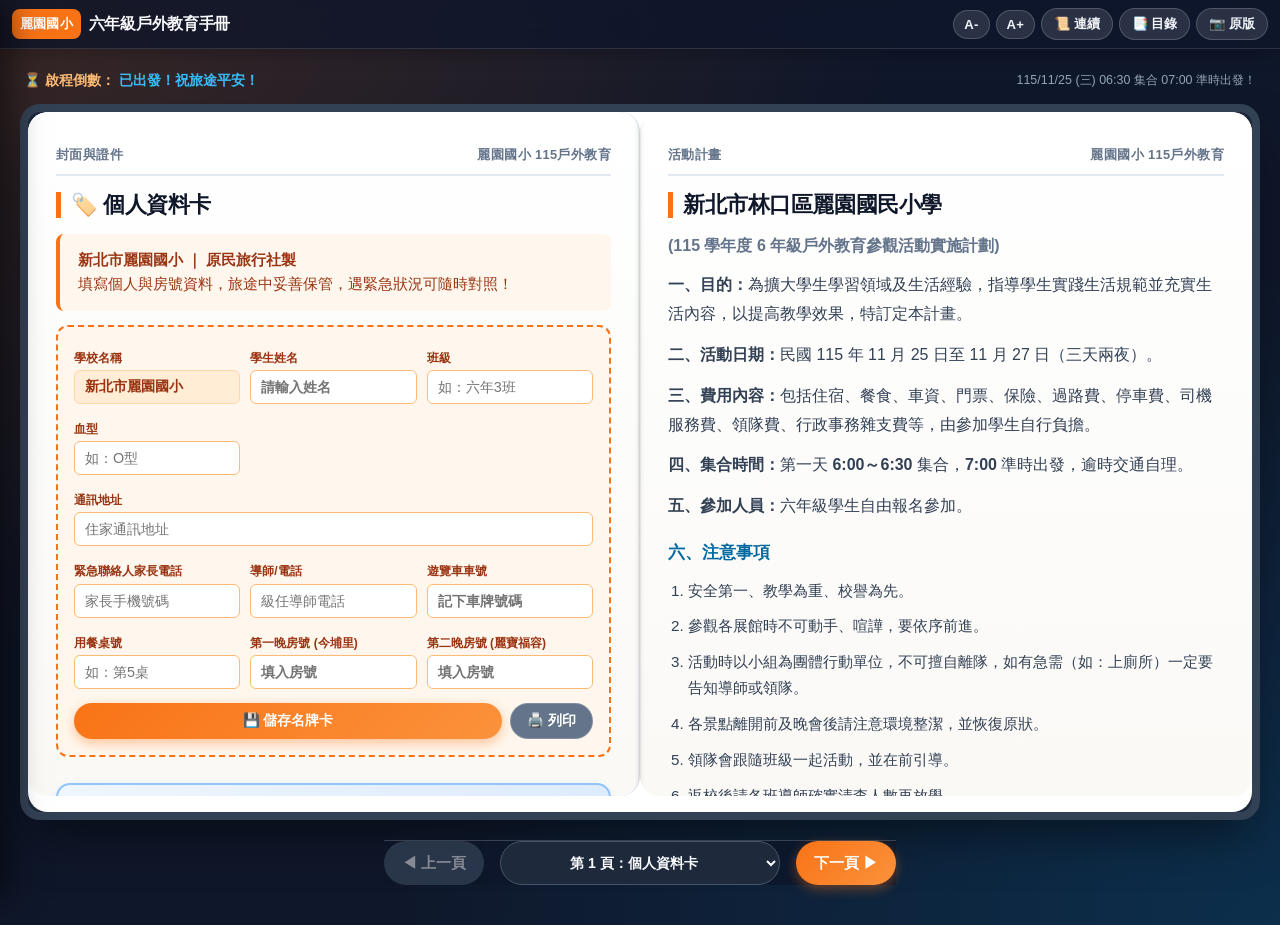
==== commit 99c9c3fe: "feat(apple-hig): 全面落地 Apple HIG 與 Apple Design 旗艦規範（44pt觸控熱區、毛玻璃光感材質、物理按壓動效、光學排版與Web Haptic多感官反饋）" ====
--- a/index.html
+++ b/index.html
@@ -1,4 +1,22 @@
 <!DOCTYPE html>
+<!--
+================================================================================
+新北市林口區麗園國民小學 115學年度六年級戶外教育參觀活動 電子手冊
+建立於林口區麗園國小楊家驊老師
+
+【開發歷程與時間表 (Development Timeline & Milestones)】
+- 2026-10-20 (Phase 1): 專案啟動與手冊核心系統建置 (紙本數位化、景點導覽、線上學習單、行動端原生翻閱雙模式)
+- 2026-10-20 (Phase 2): 教師專用版與巡房系統實裝 (601~609班級切換、1~25號男女對照、夜間查房打勾、本地即時儲存)
+- 2026-10-20 (Phase 2): 個資保護規範全面落實 (學生姓名去中字以全形「Ｏ」遮蔽、導師姓名去識別化保護)
+- 2026-10-20 (Phase 2): 景點圖資最佳化 (九九峰生態園區正名、高畫質景點相片重構、防快取與圖片非同步載入重試)
+- 2026-10-25 (Phase 3): 房桌號表視覺化革新 (601~609官方分房表同房同桌專屬米色色塊視覺分組、用餐與住宿分組檢視)
+- 2026-10-26 (Phase 4): 介面極簡重構與雙系統融合 (漢堡側邊選單、實體雙欄座位表/分組卡片無縫切換防崩潰)
+- 2026-10-26 (Phase 4): 房間男女生標籤與夜間查房深度合併 (單一融合介面、查房備註與一鍵清除、全校六年級總覽與平滑跳轉聚焦)
+- 2026-10-26 (Phase 5): 全解析度自適應與極致響應式 (全站防破版防溢出、頂部導覽列精簡適配、雙飯店標籤彈性適配、防止iOS輸入縮放跑版)
+
+本系統專為麗園國小全體親師生打造，落實個資保護、行動閱讀與智慧巡房。
+================================================================================
+-->
 <html lang="zh-TW">
 <head>
   <meta charset="UTF-8">
@@ -6,13 +24,13 @@
   <meta name="google" content="notranslate">
   <title>新北市林口區麗園國小 115學年度六年級戶外教育參觀活動 電子手冊</title>
   <meta name="description" content="新北市林口區麗園國民小學 115學年度六年級戶外教育參觀活動電子手冊書，手機最佳化閱讀體驗，完整收錄三天兩夜行程、真實景點照片輔助、行李打包清單、線上學習單與緊急聯絡資訊。">
-  <link rel="stylesheet" href="css/style.css?v=20261026_0350">
+  <link rel="stylesheet" href="css/style.css?v=20261031_2220">
   <link rel="icon" href="data:image/svg+xml,<svg xmlns=%22http://www.w3.org/2000/svg%22 viewBox=%220 0 100 100%22><text y=%22.9em%22 font-size=%2290%22>📖</text></svg>">
 </head>
 <body>
 
   <!-- Top Sticky Navigation Bar -->
-  <header class="book-header">
+  <header class="book-header" role="banner">
     <div class="header-inner">
       <div class="book-title-group">
         <span class="school-tag">麗園國小</span>
@@ -21,20 +39,20 @@
         </div>
       </div>
 
-      <div class="header-controls">
+      <div class="header-controls" role="toolbar" aria-label="閱讀控制選項">
         <!-- 字體放大縮小 -->
-        <button class="header-btn font-size-btn" onclick="adjustFontSize(-0.1)" title="縮小字體">A-</button>
-        <button class="header-btn font-size-btn" onclick="adjustFontSize(0.1)" title="放大字體">A+</button>
+        <button class="header-btn font-size-btn" onclick="adjustFontSize(-0.1)" title="縮小字體" aria-label="縮小字體">A-</button>
+        <button class="header-btn font-size-btn" onclick="adjustFontSize(0.1)" title="放大字體" aria-label="放大字體">A+</button>
 
         <!-- 模式切換：連續滾動 / 單頁翻閱 -->
-        <button class="header-btn" id="btnToggleLayout" title="切換閱覽模式：連續滾動 / 單頁翻閱">
+        <button class="header-btn" id="btnToggleLayout" title="切換閱覽模式：連續滾動 / 單頁翻閱" aria-label="切換連續滾動或單頁翻閱模式">
           <span id="layoutModeText">📜 連續</span>
         </button>
 
-        <button class="header-btn" id="btnOpenToc" title="開啟章節目錄">
+        <button class="header-btn" id="btnOpenToc" title="開啟章節目錄" aria-label="開啟手冊章節目錄">
           <span>📑 目錄</span>
         </button>
-        <button class="header-btn" id="btnToggleScan" title="切換原版掃描 / 數位排版">
+        <button class="header-btn" id="btnToggleScan" title="切換原版掃描 / 數位排版" aria-label="切換原版掃描與數位排版">
           <span id="scanModeText">📷 原版</span>
         </button>
       </div>
@@ -66,14 +84,14 @@
     </div>
 
     <!-- Bottom Page Navigation Bar (Fixed on Mobile) -->
-    <nav class="book-nav-bar">
-      <button class="nav-arrow-btn" id="btnPrevPage">
+    <nav class="book-nav-bar" role="navigation" aria-label="翻頁導航">
+      <button class="nav-arrow-btn" id="btnPrevPage" aria-label="上一頁">
         <span>◀ 上一頁</span>
       </button>
 
-      <select class="page-jump-select" id="pageJumpSelect"></select>
+      <select class="page-jump-select" id="pageJumpSelect" aria-label="快速跳至指定頁數"></select>
 
-      <button class="nav-arrow-btn" id="btnNextPage">
+      <button class="nav-arrow-btn" id="btnNextPage" aria-label="下一頁">
         <span>下一頁 ▶</span>
       </button>
     </nav>
@@ -81,17 +99,17 @@
 
   <!-- Table of Contents Drawer (目錄側邊欄) -->
   <div class="toc-backdrop" id="tocBackdrop"></div>
-  <aside class="toc-drawer" id="tocDrawer">
+  <aside class="toc-drawer" id="tocDrawer" role="dialog" aria-label="手冊章節目錄">
     <div class="toc-header">
       <h3><span>📖</span> 手冊章節目錄 (共24頁)</h3>
-      <button class="header-btn" id="btnCloseToc" style="padding:4px 10px;">✕</button>
+      <button class="header-btn" id="btnCloseToc" style="padding:4px 10px;" aria-label="關閉目錄">✕</button>
     </div>
     <div class="toc-list" id="tocList"></div>
   </aside>
 
   <!-- Scripts -->
-  <script src="js/quiz-data.js?v=20261026_0350"></script>
-  <script src="js/pages-content.js?v=20261026_0350"></script>
-  <script src="js/book-reader.js?v=20261026_0350"></script>
+  <script src="js/quiz-data.js?v=20261031_2220"></script>
+  <script src="js/pages-content.js?v=20261031_2220"></script>
+  <script src="js/book-reader.js?v=20261031_2220"></script>
 </body>
 </html>
--- a/css/style.css
+++ b/css/style.css
@@ -38,7 +38,8 @@
 
   /* Fluid Font Scale */
   --base-font-size: 16px;
-  --font-sans: -apple-system, BlinkMacSystemFont, "Segoe UI", Roboto, "PingFang TC", "Microsoft JhengHei", sans-serif;
+  --font-sans: -apple-system, BlinkMacSystemFont, "SF Pro Text", "PingFang TC", "Microsoft JhengHei", sans-serif;
+  --font-display: -apple-system, BlinkMacSystemFont, "SF Pro Display", "PingFang TC", sans-serif;
 }
 
 *, *::before, *::after {
@@ -86,9 +87,9 @@
   position: sticky;
   top: 0;
   z-index: 100;
-  background: rgba(15, 23, 42, 0.95);
-  backdrop-filter: blur(16px);
-  -webkit-backdrop-filter: blur(16px);
+  background: rgba(15, 23, 42, 0.82) !important;
+  backdrop-filter: blur(24px) saturate(180%);
+  -webkit-backdrop-filter: blur(24px) saturate(180%);
   border-bottom: 1px solid rgba(255, 255, 255, 0.12);
   padding: 8px 12px;
   color: white;
@@ -96,6 +97,7 @@
   max-width: 100vw;
   box-sizing: border-box;
   overflow-x: hidden;
+  box-shadow: 0 4px 20px -2px rgba(0, 0, 0, 0.28);
 }
 
 .header-inner {
@@ -529,10 +531,10 @@
   left: 0;
   right: 0;
   z-index: 900;
-  background: rgba(15, 23, 42, 0.96);
-  backdrop-filter: blur(20px);
-  -webkit-backdrop-filter: blur(20px);
-  border-top: 1px solid rgba(255, 255, 255, 0.12);
+  background: rgba(15, 23, 42, 0.85) !important;
+  backdrop-filter: blur(24px) saturate(180%);
+  -webkit-backdrop-filter: blur(24px) saturate(180%);
+  border-top: 1px solid rgba(255, 255, 255, 0.18) !important; /* Catch edge */
   padding: 8px 10px;
   display: flex;
   align-items: center;
@@ -540,7 +542,7 @@
   gap: 8px;
   max-width: 100vw;
   box-sizing: border-box;
-  box-shadow: 0 -4px 20px rgba(0, 0, 0, 0.25);
+  box-shadow: 0 -4px 24px rgba(0, 0, 0, 0.32);
 }
 
 @media (min-width: 1024px) {
@@ -2468,7 +2470,147 @@
   }
 }
 
-
-
-
-
+/* ==========================================================================
+   Apple HIG & Apple Design 系統級流體動效、材質與光學排版落地規範
+   ========================================================================== */
+
+/* 1. 光學排版 (Optical Typography & Tabular Numerals) */
+.sheet-main-heading,
+.page-title,
+.book-main-title {
+  font-family: var(--font-display);
+  letter-spacing: -0.02em;
+  line-height: 1.22;
+}
+
+.room-gender-badge,
+.school-tag,
+.privacy-compact-badge,
+.summary-stat,
+.font-size-btn,
+.room-num-badge {
+  letter-spacing: 0.015em;
+  font-feature-settings: "tnum" 1;
+  font-variant-numeric: tabular-nums;
+}
+
+/* 2. Apple 物理按壓反饋：瞬間響應 (80-120ms ease-out)，釋放平滑回彈 */
+button,
+.header-btn,
+.nav-arrow-btn,
+.view-pill-btn,
+.hotel-tab-btn,
+.room-status-btn,
+.patrol-quick-clear-btn,
+.empty-rows-toggle-btn,
+.sheet-drawer-toggle-btn,
+.color-legend-pill,
+.toc-item,
+.switch-to-patrol-btn,
+.clear-highlight-btn {
+  transition: transform 0.12s cubic-bezier(0.2, 0, 0, 1), background-color 0.15s ease, box-shadow 0.15s ease !important;
+  cursor: pointer;
+  -webkit-user-select: none;
+  user-select: none;
+}
+
+button:active,
+.header-btn:active,
+.nav-arrow-btn:active,
+.view-pill-btn:active,
+.hotel-tab-btn:active,
+.room-status-btn:active,
+.patrol-quick-clear-btn:active,
+.empty-rows-toggle-btn:active,
+.sheet-drawer-toggle-btn:active,
+.color-legend-pill:active,
+.toc-item:active,
+.switch-to-patrol-btn:active,
+.clear-highlight-btn:active {
+  transform: scale(0.96) translateY(0.5px) !important;
+}
+
+/* 3. Apple HIG 44×44 pt 隱形觸控熱區擴展 (Touch Hit Padding) */
+.header-btn,
+.view-pill-btn,
+.hotel-tab-btn,
+.patrol-quick-clear-btn,
+.switch-to-patrol-btn,
+.sheet-drawer-close-btn,
+.patrol-modal-close,
+.empty-rows-toggle-btn {
+  position: relative;
+}
+
+.header-btn::before,
+.view-pill-btn::before,
+.hotel-tab-btn::before,
+.patrol-quick-clear-btn::before,
+.switch-to-patrol-btn::before,
+.sheet-drawer-close-btn::before,
+.patrol-modal-close::before {
+  content: "";
+  position: absolute;
+  top: 50%;
+  left: 50%;
+  transform: translate(-50%, -50%);
+  min-width: 44px;
+  min-height: 44px;
+  width: 100%;
+  height: 100%;
+  pointer-events: auto;
+  z-index: 1;
+}
+
+/* 4. 支援系統「減少動態效果 (Reduce Motion)」偏好 */
+@media (prefers-reduced-motion: reduce) {
+  *, *::before, *::after {
+    animation-duration: 0.01ms !important;
+    animation-iteration-count: 1 !important;
+    transition-duration: 0.01ms !important;
+    scroll-behavior: auto !important;
+  }
+  .class-patrol-section.flash-highlight {
+    animation: none !important;
+    box-shadow: 0 0 0 3px #facc15 !important;
+  }
+  .sheet-drawer,
+  .toc-drawer {
+    transition: none !important;
+  }
+}
+
+/* 5. 支援系統「減少透明度 (Reduce Transparency)」偏好 */
+@media (prefers-reduced-transparency: reduce) {
+  .book-header,
+  .book-nav-bar,
+  .sheet-unified-toolbar,
+  .room-modal-backdrop,
+  .toc-backdrop,
+  .sheet-drawer-backdrop {
+    background: #0f172a !important;
+    backdrop-filter: none !important;
+    -webkit-backdrop-filter: none !important;
+  }
+}
+
+/* 6. 支援系統「增強對比 (Increase Contrast)」偏好 */
+@media (prefers-contrast: more) {
+  .header-btn,
+  .view-pill-btn,
+  .hotel-tab-btn,
+  .room-card,
+  .group-card {
+    border-width: 2px !important;
+    border-color: #0f172a !important;
+  }
+  .header-btn {
+    border-color: rgba(255, 255, 255, 0.8) !important;
+  }
+}
+
+
+
+
+
+
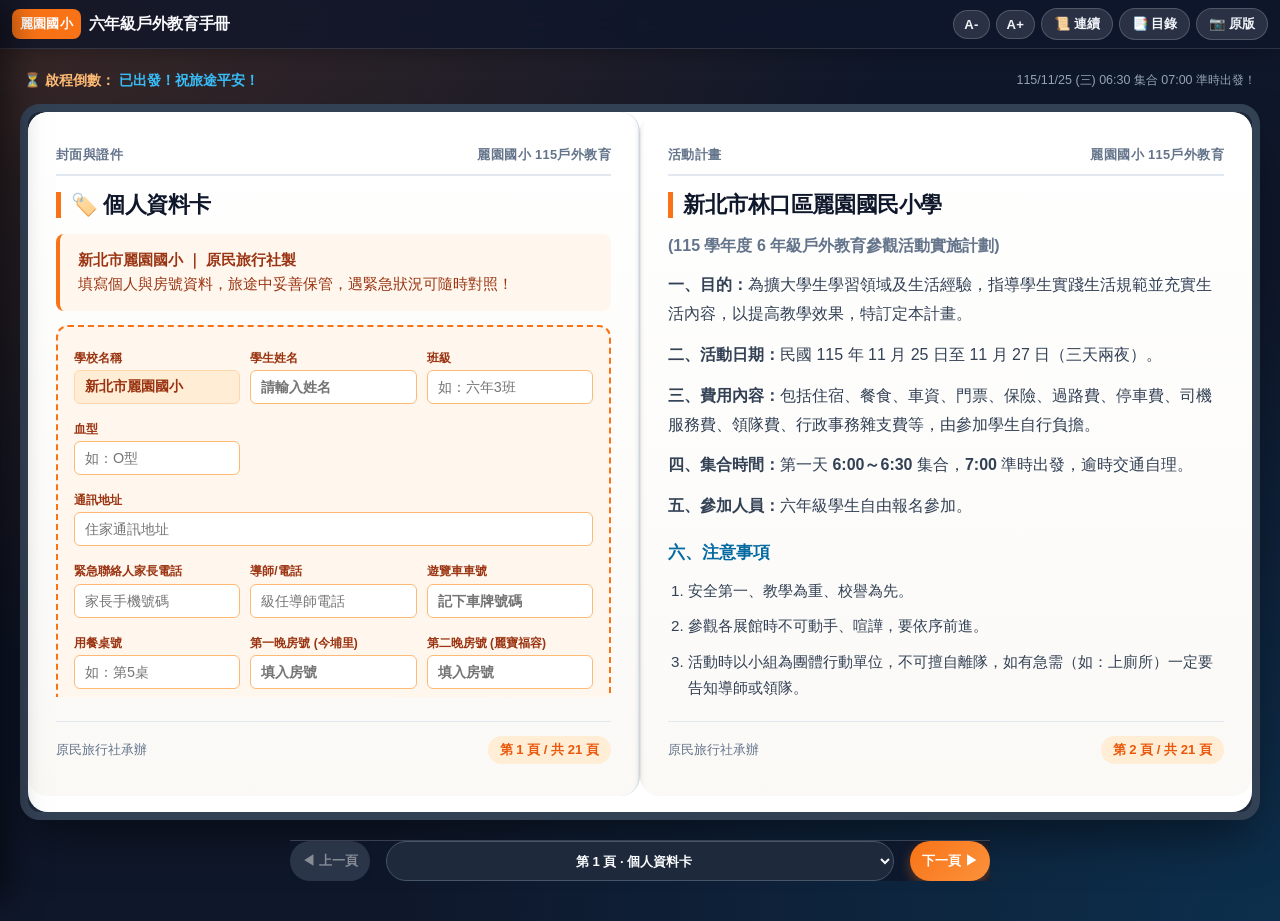
==== commit 4da2fbe5: "fix(responsive): 全面修復手機版寬度溢出與按鈕裁切、自適應頂部導覽與底部翻頁、依官方網站更新薰衣草森林九九峰園區正版實景照片" ====
--- a/index.html
+++ b/index.html
@@ -20,11 +20,11 @@
 <html lang="zh-TW">
 <head>
   <meta charset="UTF-8">
-  <meta name="viewport" content="width=device-width, initial-scale=1.0, maximum-scale=1.0, user-scalable=no">
+  <meta name="viewport" content="width=device-width, initial-scale=1.0, maximum-scale=1.0, user-scalable=no, viewport-fit=cover">
   <meta name="google" content="notranslate">
   <title>新北市林口區麗園國小 115學年度六年級戶外教育參觀活動 電子手冊</title>
   <meta name="description" content="新北市林口區麗園國民小學 115學年度六年級戶外教育參觀活動電子手冊書，手機最佳化閱讀體驗，完整收錄三天兩夜行程、真實景點照片輔助、行李打包清單、線上學習單與緊急聯絡資訊。">
-  <link rel="stylesheet" href="css/style.css?v=20261031_2220">
+  <link rel="stylesheet" href="css/style.css?v=20261031_2250">
   <link rel="icon" href="data:image/svg+xml,<svg xmlns=%22http://www.w3.org/2000/svg%22 viewBox=%220 0 100 100%22><text y=%22.9em%22 font-size=%2290%22>📖</text></svg>">
 </head>
 <body>
@@ -108,8 +108,8 @@
   </aside>
 
   <!-- Scripts -->
-  <script src="js/quiz-data.js?v=20261031_2220"></script>
-  <script src="js/pages-content.js?v=20261031_2220"></script>
-  <script src="js/book-reader.js?v=20261031_2220"></script>
+  <script src="js/quiz-data.js?v=20261031_2250"></script>
+  <script src="js/pages-content.js?v=20261031_2250"></script>
+  <script src="js/book-reader.js?v=20261031_2250"></script>
 </body>
 </html>
--- a/css/style.css
+++ b/css/style.css
@@ -355,6 +355,11 @@
 /* 頁面內容階層 */
 .book-page-body {
   flex: 1;
+  min-width: 0;
+  width: 100%;
+  max-width: 100%;
+  box-sizing: border-box;
+  overflow-x: hidden;
 }
 
 .page-title {
@@ -531,18 +536,20 @@
   left: 0;
   right: 0;
   z-index: 900;
-  background: rgba(15, 23, 42, 0.85) !important;
+  background: rgba(15, 23, 42, 0.88) !important;
   backdrop-filter: blur(24px) saturate(180%);
   -webkit-backdrop-filter: blur(24px) saturate(180%);
   border-top: 1px solid rgba(255, 255, 255, 0.18) !important; /* Catch edge */
-  padding: 8px 10px;
+  padding: 6px 8px calc(6px + env(safe-area-inset-bottom, 0px));
   display: flex;
   align-items: center;
   justify-content: space-between;
-  gap: 8px;
+  gap: 6px;
+  width: 100%;
   max-width: 100vw;
   box-sizing: border-box;
   box-shadow: 0 -4px 24px rgba(0, 0, 0, 0.32);
+  overflow: hidden;
 }
 
 @media (min-width: 1024px) {
@@ -564,19 +571,22 @@
   color: white;
   border: none;
   border-radius: var(--radius-full);
-  padding: 12px 18px;
-  font-size: 0.92rem;
+  padding: 8px 12px;
+  font-size: 0.84rem;
   font-weight: 700;
   cursor: pointer;
   display: inline-flex;
   align-items: center;
   justify-content: center;
-  gap: 6px;
+  gap: 4px;
   box-shadow: 0 4px 12px rgba(249, 115, 22, 0.4);
   transition: all 0.2s ease;
-  flex: 1;
-  max-width: 130px;
-  height: 44px;
+  flex: 0 0 auto !important;
+  white-space: nowrap !important;
+  min-width: 78px;
+  max-width: 110px;
+  height: 40px;
+  box-sizing: border-box;
 }
 
 .nav-arrow-btn:active {
@@ -594,16 +604,22 @@
   background: #1e293b;
   color: #f8fafc;
   border: 1px solid #475569;
-  padding: 10px 14px;
+  padding: 6px 8px;
   border-radius: var(--radius-full);
-  font-size: 0.88rem;
+  font-size: 0.82rem;
   font-weight: 600;
   outline: none;
   cursor: pointer;
-  flex: 2;
-  height: 44px;
+  flex: 1 1 0 !important;
+  min-width: 0 !important;
+  width: 100% !important;
+  max-width: none !important;
+  height: 40px;
   text-align: center;
-  max-width: 280px;
+  white-space: nowrap !important;
+  overflow: hidden !important;
+  text-overflow: ellipsis !important;
+  box-sizing: border-box;
 }
 
 /* ==================== 章節目錄抽屜 ==================== */
@@ -2374,18 +2390,57 @@
    全站手機解析度自適應防破版防超出版面 (Universal Responsive Auto-Fit)
    ========================================================================== */
 @media (max-width: 600px) {
+  /* 根舞台與書頁邊界精簡化：消弭多層 padding 疊加，釋出超過 50px 橫向視野 */
   .book-stage {
-    padding: 6px 4px 85px;
+    padding: 4px 4px 75px !important;
   }
   .book-page {
-    padding: 14px 8px 20px;
+    padding: 10px 4px 16px !important;
   }
   .sheet-container {
-    padding: 8px 6px;
+    padding: 4px 2px !important;
+    border: none !important;
   }
   .class-patrol-section {
-    padding: 8px 6px;
-  }
+    padding: 6px 4px !important;
+  }
+
+  /* 頂部 Header 緊湊光學排版：保證標題「六年級戶外教育」完整可見，不再被「六...」截斷 */
+  .book-header {
+    padding: 6px 8px !important;
+  }
+  .header-inner {
+    gap: 4px !important;
+  }
+  .book-title-group {
+    min-width: 0 !important;
+    flex: 1 1 auto !important;
+  }
+  .book-main-title {
+    font-size: 0.88rem !important;
+    overflow: hidden !important;
+    text-overflow: ellipsis !important;
+    white-space: nowrap !important;
+  }
+  .school-tag {
+    padding: 2px 5px !important;
+    font-size: 0.72rem !important;
+  }
+  .header-controls {
+    gap: 3px !important;
+    flex-shrink: 0 !important;
+  }
+  .header-btn {
+    padding: 5px 7px !important;
+    font-size: 0.74rem !important;
+    gap: 3px !important;
+  }
+  /* 手機窄螢幕下暫時隱藏 A-/A+ 按鈕，空間優先保留給標題與核心導覽功能 */
+  .font-size-btn {
+    display: none !important;
+  }
+
+  /* 表格工具列堆疊 */
   .sheet-unified-toolbar {
     flex-direction: column;
     align-items: stretch;
@@ -2409,10 +2464,12 @@
     width: 100%;
     justify-content: center;
   }
+
+  /* 查房進度與操作條自適應 */
   .room-patrol-summary-bar {
     flex-direction: column;
     align-items: stretch;
-    gap: 8px;
+    gap: 6px;
     padding: 8px 10px;
   }
   .room-patrol-summary-bar .summary-left {
@@ -2420,21 +2477,65 @@
     width: 100%;
   }
   .room-patrol-summary-bar .summary-actions {
-    justify-content: flex-end;
+    display: flex;
+    gap: 6px;
     width: 100%;
   }
+  .patrol-quick-clear-btn,
+  .patrol-quick-jump-btn {
+    flex: 1;
+    text-align: center;
+    justify-content: center;
+    padding: 6px 4px !important;
+    font-size: 0.78rem !important;
+  }
+
+  /* 底部固定導航列：嚴格防止按鈕直向折字或被擠出螢幕外 */
   .book-nav-bar {
-    padding: 6px 8px;
-    gap: 6px;
+    padding: 6px 8px calc(6px + env(safe-area-inset-bottom, 0px)) !important;
+    gap: 6px !important;
   }
   .nav-arrow-btn {
-    padding: 6px 10px;
-    font-size: 0.76rem;
+    flex: 0 0 auto !important;
+    min-width: 74px !important;
+    max-width: 86px !important;
+    padding: 6px 6px !important;
+    font-size: 0.78rem !important;
+    white-space: nowrap !important;
+    height: 38px !important;
   }
   .page-jump-select {
-    font-size: 0.76rem;
-    padding: 5px 6px;
-  }
+    flex: 1 1 0 !important;
+    min-width: 0 !important;
+    width: 100% !important;
+    max-width: none !important;
+    font-size: 0.78rem !important;
+    padding: 4px 6px !important;
+    height: 38px !important;
+    text-overflow: ellipsis !important;
+    white-space: nowrap !important;
+    overflow: hidden !important;
+  }
+
+  /* 房間卡片與分組標籤 */
+  .group-card {
+    margin-bottom: 8px;
+    width: 100% !important;
+    max-width: 100% !important;
+    box-sizing: border-box !important;
+  }
+  .group-card-header {
+    padding: 6px 8px !important;
+    font-size: 0.85rem !important;
+  }
+  .group-card-body {
+    padding: 8px 6px !important;
+  }
+  .group-student-tag {
+    font-size: 0.76rem !important;
+    padding: 2px 5px !important;
+  }
+
   .teacher-notice-banner {
     flex-direction: column !important;
     align-items: stretch !important;
@@ -2446,17 +2547,28 @@
   }
 }
 
-@media (max-width: 520px) {
+@media (max-width: 480px) {
   .unified-hotel-bar {
-    gap: 4px;
-    padding: 3px;
+    gap: 3px !important;
+    padding: 2px !important;
   }
   .unified-hotel-bar .hotel-tab-btn {
-    font-size: 0.76rem;
-    padding: 6px 2px;
+    font-size: 0.78rem !important;
+    padding: 7px 2px !important;
+    white-space: nowrap !important;
+    overflow: hidden !important;
+    text-overflow: ellipsis !important;
   }
   .hotel-tab-suffix {
     display: none;
+  }
+  .nav-arrow-btn {
+    min-width: 68px !important;
+    padding: 5px 4px !important;
+    font-size: 0.74rem !important;
+  }
+  .page-jump-select {
+    font-size: 0.74rem !important;
   }
 }
 
